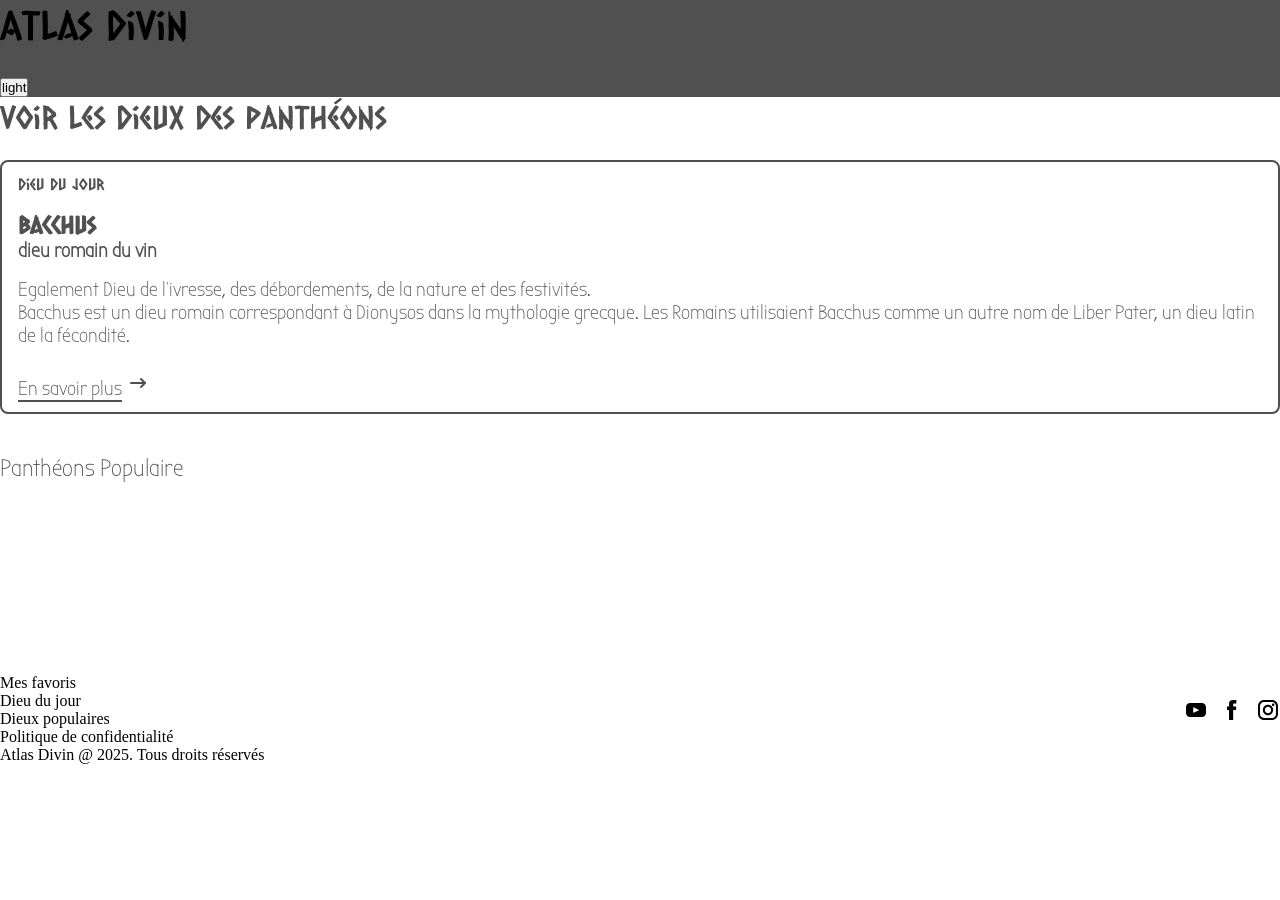
==== src/index.html @ fa614d17 "layout" ====
<!DOCTYPE html>
<html data-theme="dark">
  <head>
    <meta charset="utf-8" />
    <title>eikon parcel starter</title>
    <meta name="viewport" content="width=device-width, initial-scale=1.0" />
    <link rel="stylesheet" href="css/main.css" />
    <link rel="preconnect" href="https://fonts.googleapis.com" />
    <link rel="preconnect" href="https://fonts.gstatic.com" crossorigin />
    <link
      href="https://fonts.googleapis.com/css2?family=Bubbler+One&display=swap"
      rel="stylesheet"
    />
    <link rel="preconnect" href="https://fonts.googleapis.com" />
    <link rel="preconnect" href="https://fonts.gstatic.com" crossorigin />
    <link
      href="https://fonts.googleapis.com/css2?family=Caesar+Dressing&display=swap"
      rel="stylesheet"
    />
    <link rel="preconnect" href="https://fonts.googleapis.com" />
    <link rel="preconnect" href="https://fonts.gstatic.com" crossorigin />
    <link
      href="https://fonts.googleapis.com/css2?family=Bubbler+One&display=swap"
      rel="stylesheet"
    />
  </head>
  <body>
    <header>
      <div class="container">
        <div class="row">
          <div class="col-6">
            <h1>Atlas Divin</h1>
          </div>
          <div class="col-6">
            <nav>
              <svg
                xmlns="http://www.w3.org/2000/svg"
                width="24"
                height="25"
                viewBox="0 0 24 25"
                fill="none"
              >
                <g clip-path="url(#clip0_62_1890)">
                  <path
                    d="M4 6.5H20"
                    stroke="#515050"
                    stroke-width="2"
                    stroke-linecap="round"
                    stroke-linejoin="round"
                  />
                  <path
                    d="M4 12.5H20"
                    stroke="#515050"
                    stroke-width="2"
                    stroke-linecap="round"
                    stroke-linejoin="round"
                  />
                  <path
                    d="M4 18.5H16"
                    stroke="#515050"
                    stroke-width="2"
                    stroke-linecap="round"
                    stroke-linejoin="round"
                  />
                </g>
                <defs>
                  <clipPath id="clip0_62_1890">
                    <rect
                      width="24"
                      height="24"
                      fill="white"
                      transform="translate(0 0.5)"
                    />
                  </clipPath>
                </defs>
              </svg>
            </nav>
            <button type="button" id="darkmode" class="header-dark-mode-btn">
              dark
            </button>
            <button type="button" id="lightmode" class="header-light-mode-btn">
              light
            </button>
          </div>
        </div>
      </div>
    </header>

    <main>
      <div class="container">
        <div class="row">
          <div class="col-12">
            <h2 class="l-h2">Voir les dieux des panthéons</h2>
          </div>
          <div class="col-12">
            <article class="dieu-du-jour">
              <section>
                <h2>dieu du jour</h2>
                <h3>Bacchus</h3>
                <h4>dieu romain du vin</h4>
                <p>
                  Egalement Dieu de l'ivresse, des débordements, de la nature et
                  des festivités.
                </p>
                <p>
                  Bacchus est un dieu romain correspondant à Dionysos dans la
                  mythologie grecque. Les Romains utilisaient Bacchus comme un
                  autre nom de Liber Pater, un dieu latin de la fécondité.
                </p>
              </section>
              <div class="en-savoir-plus">
                <a href="https://ensavoirplus">En savoir plus</a>
                <a href="https://ensavoirplus">
                  <svg
                    xmlns="http://www.w3.org/2000/svg"
                    width="24"
                    height="24"
                    viewBox="0 0 24 24"
                    fill="none"
                  >
                    <g clip-path="url(#clip0_113_915)">
                      <path
                        d="M5 12H19"
                        stroke="#515050"
                        stroke-width="2"
                        stroke-linecap="round"
                        stroke-linejoin="round"
                      />
                      <path
                        d="M15 16L19 12"
                        stroke="#515050"
                        stroke-width="2"
                        stroke-linecap="round"
                        stroke-linejoin="round"
                      />
                      <path
                        d="M15 8L19 12"
                        stroke="#515050"
                        stroke-width="2"
                        stroke-linecap="round"
                        stroke-linejoin="round"
                      />
                    </g>
                    <defs>
                      <clipPath id="clip0_113_915">
                        <rect width="24" height="24" fill="white" />
                      </clipPath>
                    </defs>
                  </svg>
                </a>
              </div>
            </article>
          </div>
          <div class="col-12">
            <section class="pantheons-populaires">
              <h2>Panthéons Populaire</h2>
              <nav>
                <ul>
                  <li>
                    <a>
                      <h3>Panthéon Grec</h3>
                      <svg
                        xmlns="http://www.w3.org/2000/svg"
                        width="24"
                        height="24"
                        viewBox="0 0 24 24"
                        fill="none"
                      >
                        <g clip-path="url(#clip0_57_2394)">
                          <path
                            d="M5 12H19"
                            stroke="white"
                            stroke-width="2"
                            stroke-linecap="round"
                            stroke-linejoin="round"
                          />
                          <path
                            d="M15 16L19 12"
                            stroke="white"
                            stroke-width="2"
                            stroke-linecap="round"
                            stroke-linejoin="round"
                          />
                          <path
                            d="M15 8L19 12"
                            stroke="white"
                            stroke-width="2"
                            stroke-linecap="round"
                            stroke-linejoin="round"
                          />
                        </g>
                        <defs>
                          <clipPath id="clip0_57_2394">
                            <rect width="24" height="24" fill="white" />
                          </clipPath>
                        </defs>
                      </svg>
                    </a>
                  </li>
                  <li>
                    <a>
                      <h3>Panthéon égyptien</h3>
                      <svg
                        xmlns="http://www.w3.org/2000/svg"
                        width="24"
                        height="24"
                        viewBox="0 0 24 24"
                        fill="none"
                      >
                        <g clip-path="url(#clip0_57_2394)">
                          <path
                            d="M5 12H19"
                            stroke="white"
                            stroke-width="2"
                            stroke-linecap="round"
                            stroke-linejoin="round"
                          />
                          <path
                            d="M15 16L19 12"
                            stroke="white"
                            stroke-width="2"
                            stroke-linecap="round"
                            stroke-linejoin="round"
                          />
                          <path
                            d="M15 8L19 12"
                            stroke="white"
                            stroke-width="2"
                            stroke-linecap="round"
                            stroke-linejoin="round"
                          />
                        </g>
                        <defs>
                          <clipPath id="clip0_57_2394">
                            <rect width="24" height="24" fill="white" />
                          </clipPath>
                        </defs>
                      </svg>
                    </a>
                  </li>
                  <li>
                    <a>
                      <h3>Panthéon nordique</h3>
                      <svg
                        xmlns="http://www.w3.org/2000/svg"
                        width="24"
                        height="24"
                        viewBox="0 0 24 24"
                        fill="none"
                      >
                        <g clip-path="url(#clip0_57_2394)">
                          <path
                            d="M5 12H19"
                            stroke="white"
                            stroke-width="2"
                            stroke-linecap="round"
                            stroke-linejoin="round"
                          />
                          <path
                            d="M15 16L19 12"
                            stroke="white"
                            stroke-width="2"
                            stroke-linecap="round"
                            stroke-linejoin="round"
                          />
                          <path
                            d="M15 8L19 12"
                            stroke="white"
                            stroke-width="2"
                            stroke-linecap="round"
                            stroke-linejoin="round"
                          />
                        </g>
                        <defs>
                          <clipPath id="clip0_57_2394">
                            <rect width="24" height="24" fill="white" />
                          </clipPath>
                        </defs>
                      </svg>
                    </a>
                  </li>
                  <li>
                    <a>
                      <h3>Panthéon romain</h3>
                      <svg
                        xmlns="http://www.w3.org/2000/svg"
                        width="24"
                        height="24"
                        viewBox="0 0 24 24"
                        fill="none"
                      >
                        <g clip-path="url(#clip0_57_2394)">
                          <path
                            d="M5 12H19"
                            stroke="white"
                            stroke-width="2"
                            stroke-linecap="round"
                            stroke-linejoin="round"
                          />
                          <path
                            d="M15 16L19 12"
                            stroke="white"
                            stroke-width="2"
                            stroke-linecap="round"
                            stroke-linejoin="round"
                          />
                          <path
                            d="M15 8L19 12"
                            stroke="white"
                            stroke-width="2"
                            stroke-linecap="round"
                            stroke-linejoin="round"
                          />
                        </g>
                        <defs>
                          <clipPath id="clip0_57_2394">
                            <rect width="24" height="24" fill="white" />
                          </clipPath>
                        </defs>
                      </svg>
                    </a>
                  </li>
                </ul>
              </nav>
            </section>
          </div>
          <div class="col-12">
            <section>
              <div class="container">
                <div class="row">
                  <div class="col-6">
                    <!-- <extends
                      src="card.html"
                      locals='{"nom":"Athéna"
                      "pantheon":"Panthéon grec",
                      "fonction":"Déesse de la guerre"
                    "symbole":"Ultra"}'
                    ></extends> -->
                  </div>
                </div>
              </div>
            </section>
          </div>
        </div>
      </div>
    </main>

    <footer>
      <section class="l-liens">
        <nav>
          <ul>
            <li><a>Mes favoris</a></li>
            <li><a>Dieu du jour</a></li>
            <li><a>Dieux populaires</a></li>
            <li><a>Politique de confidentialité</a></li>
          </ul>
        </nav>

        <div class="l-reseaux">
          <svg
            xmlns="http://www.w3.org/2000/svg"
            width="24"
            height="24"
            viewBox="0 0 24 24"
            fill="none"
          >
            <path
              d="M17.812 5.01711H6.145C3.855 5.01711 2 6.85211 2 9.11611V14.8841C2 17.1481 3.856 18.9841 6.145 18.9841H17.812C20.102 18.9841 21.957 17.1481 21.957 14.8841V9.11611C21.957 6.85211 20.101 5.01611 17.812 5.01611V5.01711ZM15.009 12.2801L9.552 14.8551C9.51872 14.8711 9.48192 14.8785 9.44503 14.8765C9.40815 14.8744 9.37237 14.8631 9.34103 14.8436C9.3097 14.824 9.28382 14.7968 9.2658 14.7646C9.24779 14.7323 9.23822 14.6961 9.238 14.6591V9.35011C9.23867 9.31299 9.24872 9.27663 9.26722 9.24444C9.28573 9.21224 9.31208 9.18526 9.34382 9.16599C9.37556 9.14673 9.41167 9.13581 9.44877 9.13425C9.48587 9.1327 9.52276 9.14057 9.556 9.15711L15.014 11.8921C15.0504 11.9102 15.0809 11.9383 15.102 11.9729C15.1232 12.0076 15.1341 12.0476 15.1336 12.0882C15.1331 12.1288 15.1211 12.1685 15.0991 12.2026C15.077 12.2367 15.0458 12.2639 15.009 12.2811V12.2801Z"
              fill="black"
            />
          </svg>
          <svg
            xmlns="http://www.w3.org/2000/svg"
            width="24"
            height="24"
            viewBox="0 0 24 24"
            fill="none"
          >
            <path
              d="M9.04598 5.865V8.613H7.03198V11.973H9.04598V21.959H13.18V11.974H15.955C15.955 11.974 16.215 10.363 16.341 8.601H13.197V6.303C13.197 5.96 13.647 5.498 14.093 5.498H16.347V2H13.283C8.94298 2 9.04598 5.363 9.04598 5.865Z"
              fill="black"
            />
          </svg>
          <svg
            xmlns="http://www.w3.org/2000/svg"
            width="24"
            height="24"
            viewBox="0 0 24 24"
            fill="none"
          >
            <path
              d="M16.017 2H7.947C6.37015 2.00185 4.85844 2.62914 3.74353 3.74424C2.62862 4.85933 2.00159 6.37115 2 7.948L2 16.018C2.00185 17.5948 2.62914 19.1066 3.74424 20.2215C4.85933 21.3364 6.37115 21.9634 7.948 21.965H16.018C17.5948 21.9631 19.1066 21.3359 20.2215 20.2208C21.3364 19.1057 21.9634 17.5938 21.965 16.017V7.947C21.9631 6.37015 21.3359 4.85844 20.2208 3.74353C19.1057 2.62862 17.5938 2.00159 16.017 2V2ZM19.957 16.017C19.957 16.5344 19.8551 17.0468 19.6571 17.5248C19.4591 18.0028 19.1689 18.4371 18.803 18.803C18.4371 19.1689 18.0028 19.4591 17.5248 19.6571C17.0468 19.8551 16.5344 19.957 16.017 19.957H7.947C6.90222 19.9567 5.90032 19.5415 5.16165 18.8026C4.42297 18.0638 4.008 17.0618 4.008 16.017V7.947C4.00827 6.90222 4.42349 5.90032 5.16235 5.16165C5.90122 4.42297 6.90322 4.008 7.948 4.008H16.018C17.0628 4.00827 18.0647 4.42349 18.8034 5.16235C19.542 5.90122 19.957 6.90322 19.957 7.948V16.018V16.017Z"
              fill="black"
            />
            <path
              d="M11.9821 6.81909C10.6135 6.82121 9.3016 7.36588 8.33397 8.3337C7.36633 9.30152 6.82192 10.6135 6.82007 11.9821C6.82166 13.351 7.36609 14.6634 8.33397 15.6315C9.30185 16.5996 10.6142 17.1442 11.9831 17.1461C13.3522 17.1445 14.6647 16.5999 15.6328 15.6318C16.6009 14.6637 17.1455 13.3512 17.1471 11.9821C17.145 10.6132 16.6 9.30098 15.6318 8.33329C14.6635 7.3656 13.351 6.82141 11.9821 6.82009V6.81909ZM11.9821 15.1381C11.1453 15.1381 10.3428 14.8057 9.75115 14.214C9.15947 13.6223 8.82707 12.8198 8.82707 11.9831C8.82707 11.1463 9.15947 10.3438 9.75115 9.75217C10.3428 9.16049 11.1453 8.82809 11.9821 8.82809C12.8188 8.82809 13.6213 9.16049 14.213 9.75217C14.8047 10.3438 15.1371 11.1463 15.1371 11.9831C15.1371 12.8198 14.8047 13.6223 14.213 14.214C13.6213 14.8057 12.8188 15.1381 11.9821 15.1381Z"
              fill="black"
            />
            <path
              d="M17.1559 8.09509C17.8391 8.09509 18.3929 7.54127 18.3929 6.85809C18.3929 6.17492 17.8391 5.62109 17.1559 5.62109C16.4728 5.62109 15.9189 6.17492 15.9189 6.85809C15.9189 7.54127 16.4728 8.09509 17.1559 8.09509Z"
              fill="black"
            />
          </svg>
        </div>
      </section>
      <p>Atlas Divin @ 2025. Tous droits réservés</p>
    </footer>

    <script src="js/main.js" type="module"></script>
  </body>
</html>
---- src/css/main.css ----
@import "./_font.css";
@import "./_base.css";
@import "./_layout.css";
@import "./modules/_footer";
@import "./modules/_header";
@import "./modules/_pantheon.css";
@import "./modules/_dieu-du-jour.css";

@import "../../node_modules/bootstrap/dist/css/bootstrap-grid.css";
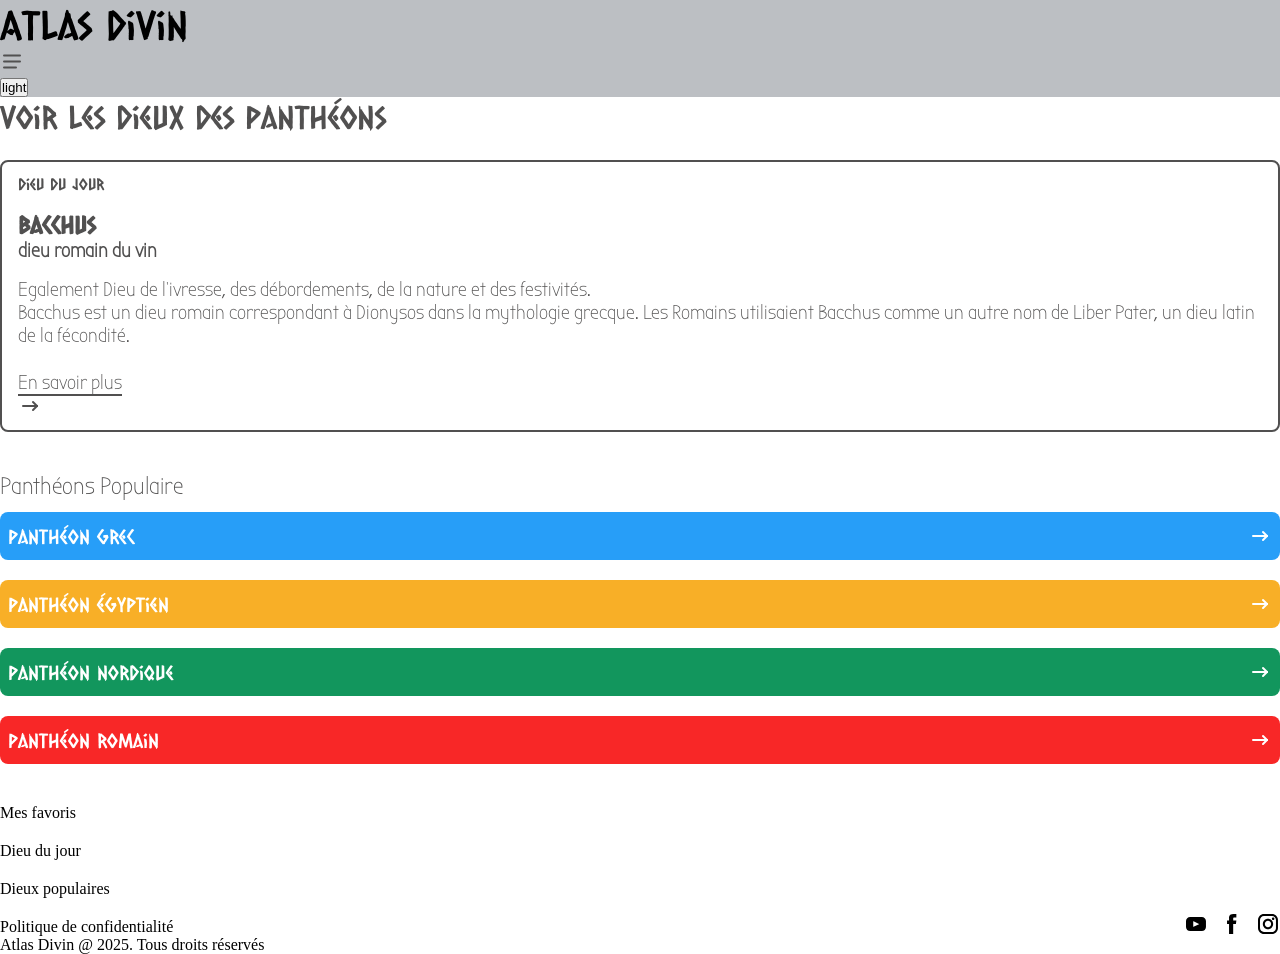
==== commit 4944858d: "icon switch mode" ====
--- a/src/index.html
+++ b/src/index.html
@@ -76,7 +76,7 @@
               </svg>
             </nav>
             <button type="button" id="darkmode" class="header-dark-mode-btn">
-              dark
+              <img src="Image/icon/sun-high.svg" alt="" />
             </button>
             <button type="button" id="lightmode" class="header-light-mode-btn">
               light
@@ -89,10 +89,10 @@
     <main>
       <div class="container">
         <div class="row">
-          <div class="col-12">
+          <div class="col-sm-12 col-md-9 offset-3">
             <h2 class="l-h2">Voir les dieux des panthéons</h2>
           </div>
-          <div class="col-12">
+          <div class="col-sm-12 col-md-9 offset-3">
             <article class="dieu-du-jour">
               <section>
                 <h2>dieu du jour</h2>
@@ -151,7 +151,7 @@
               </div>
             </article>
           </div>
-          <div class="col-12">
+          <div class="col-ms-12 col-md-3">
             <section class="pantheons-populaires">
               <h2>Panthéons Populaire</h2>
               <nav>
@@ -324,7 +324,7 @@
               </nav>
             </section>
           </div>
-          <div class="col-12">
+          <div class="col-ms-12 col-md-9">
             <section>
               <div class="container">
                 <div class="row">
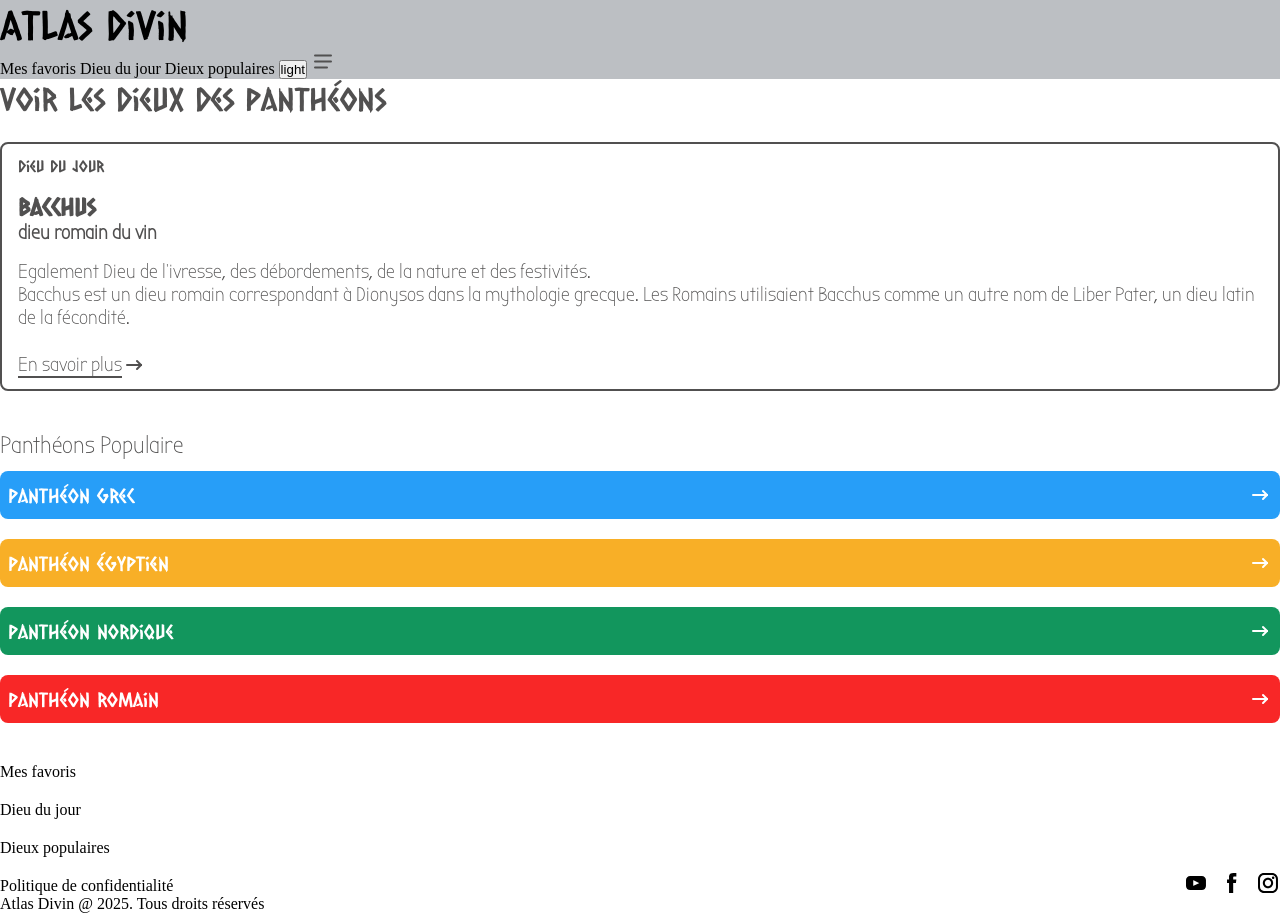
==== commit 63bd4b55: "header nav, switch" ====
--- a/src/index.html
+++ b/src/index.html
@@ -33,6 +33,19 @@
           </div>
           <div class="col-6">
             <nav>
+              <a href="https://">Mes favoris</a>
+              <a href="https://">Dieu du jour</a>
+              <a href="https://">Dieux populaires</a>
+              <button type="button" id="darkmode" class="header-dark-mode-btn">
+                <img src="Image/icon/sun-high.svg" alt="" />
+              </button>
+              <button
+                type="button"
+                id="lightmode"
+                class="header-light-mode-btn"
+              >
+                light
+              </button>
               <svg
                 xmlns="http://www.w3.org/2000/svg"
                 width="24"
@@ -75,12 +88,6 @@
                 </defs>
               </svg>
             </nav>
-            <button type="button" id="darkmode" class="header-dark-mode-btn">
-              <img src="Image/icon/sun-high.svg" alt="" />
-            </button>
-            <button type="button" id="lightmode" class="header-light-mode-btn">
-              light
-            </button>
           </div>
         </div>
       </div>
@@ -108,7 +115,7 @@
                   autre nom de Liber Pater, un dieu latin de la fécondité.
                 </p>
               </section>
-              <div class="en-savoir-plus">
+              <div class="l-en-savoir-plus">
                 <a href="https://ensavoirplus">En savoir plus</a>
                 <a href="https://ensavoirplus">
                   <svg
@@ -121,21 +128,21 @@
                     <g clip-path="url(#clip0_113_915)">
                       <path
                         d="M5 12H19"
-                        stroke="#515050"
+                        stroke="var(--color-main)"
                         stroke-width="2"
                         stroke-linecap="round"
                         stroke-linejoin="round"
                       />
                       <path
                         d="M15 16L19 12"
-                        stroke="#515050"
+                        stroke="var(--color-main)"
                         stroke-width="2"
                         stroke-linecap="round"
                         stroke-linejoin="round"
                       />
                       <path
                         d="M15 8L19 12"
-                        stroke="#515050"
+                        stroke="var(--color-main)"
                         stroke-width="2"
                         stroke-linecap="round"
                         stroke-linejoin="round"
@@ -143,7 +150,7 @@
                     </g>
                     <defs>
                       <clipPath id="clip0_113_915">
-                        <rect width="24" height="24" fill="white" />
+                        <rect width="24" height="24" fill="var(--color-main)" />
                       </clipPath>
                     </defs>
                   </svg>
@@ -169,21 +176,21 @@
                         <g clip-path="url(#clip0_57_2394)">
                           <path
                             d="M5 12H19"
-                            stroke="white"
+                            stroke="var(--color-secondary)"
                             stroke-width="2"
                             stroke-linecap="round"
                             stroke-linejoin="round"
                           />
                           <path
                             d="M15 16L19 12"
-                            stroke="white"
+                            stroke="var(--color-secondary)"
                             stroke-width="2"
                             stroke-linecap="round"
                             stroke-linejoin="round"
                           />
                           <path
                             d="M15 8L19 12"
-                            stroke="white"
+                            stroke="var(--color-secondary)"
                             stroke-width="2"
                             stroke-linecap="round"
                             stroke-linejoin="round"
@@ -191,7 +198,11 @@
                         </g>
                         <defs>
                           <clipPath id="clip0_57_2394">
-                            <rect width="24" height="24" fill="white" />
+                            <rect
+                              width="24"
+                              height="24"
+                              fill="var(--color-secondary)"
+                            />
                           </clipPath>
                         </defs>
                       </svg>
@@ -210,21 +221,21 @@
                         <g clip-path="url(#clip0_57_2394)">
                           <path
                             d="M5 12H19"
-                            stroke="white"
+                            stroke="var(--color-secondary)"
                             stroke-width="2"
                             stroke-linecap="round"
                             stroke-linejoin="round"
                           />
                           <path
                             d="M15 16L19 12"
-                            stroke="white"
+                            stroke="var(--color-secondary)"
                             stroke-width="2"
                             stroke-linecap="round"
                             stroke-linejoin="round"
                           />
                           <path
                             d="M15 8L19 12"
-                            stroke="white"
+                            stroke="var(--color-secondary)"
                             stroke-width="2"
                             stroke-linecap="round"
                             stroke-linejoin="round"
@@ -232,7 +243,11 @@
                         </g>
                         <defs>
                           <clipPath id="clip0_57_2394">
-                            <rect width="24" height="24" fill="white" />
+                            <rect
+                              width="24"
+                              height="24"
+                              fill="var(--color-secondary)"
+                            />
                           </clipPath>
                         </defs>
                       </svg>
@@ -251,21 +266,21 @@
                         <g clip-path="url(#clip0_57_2394)">
                           <path
                             d="M5 12H19"
-                            stroke="white"
+                            stroke="var(--color-secondary)"
                             stroke-width="2"
                             stroke-linecap="round"
                             stroke-linejoin="round"
                           />
                           <path
                             d="M15 16L19 12"
-                            stroke="white"
+                            stroke="var(--color-secondary)"
                             stroke-width="2"
                             stroke-linecap="round"
                             stroke-linejoin="round"
                           />
                           <path
                             d="M15 8L19 12"
-                            stroke="white"
+                            stroke="var(--color-secondary)"
                             stroke-width="2"
                             stroke-linecap="round"
                             stroke-linejoin="round"
@@ -273,7 +288,11 @@
                         </g>
                         <defs>
                           <clipPath id="clip0_57_2394">
-                            <rect width="24" height="24" fill="white" />
+                            <rect
+                              width="24"
+                              height="24"
+                              fill="var(--color-secondary)"
+                            />
                           </clipPath>
                         </defs>
                       </svg>
@@ -292,21 +311,21 @@
                         <g clip-path="url(#clip0_57_2394)">
                           <path
                             d="M5 12H19"
-                            stroke="white"
+                            stroke="var(--color-secondary)"
                             stroke-width="2"
                             stroke-linecap="round"
                             stroke-linejoin="round"
                           />
                           <path
                             d="M15 16L19 12"
-                            stroke="white"
+                            stroke="var(--color-secondary)"
                             stroke-width="2"
                             stroke-linecap="round"
                             stroke-linejoin="round"
                           />
                           <path
                             d="M15 8L19 12"
-                            stroke="white"
+                            stroke="var(--color-secondary)"
                             stroke-width="2"
                             stroke-linecap="round"
                             stroke-linejoin="round"
@@ -314,7 +333,11 @@
                         </g>
                         <defs>
                           <clipPath id="clip0_57_2394">
-                            <rect width="24" height="24" fill="white" />
+                            <rect
+                              width="24"
+                              height="24"
+                              fill="var(--color-secondary)"
+                            />
                           </clipPath>
                         </defs>
                       </svg>
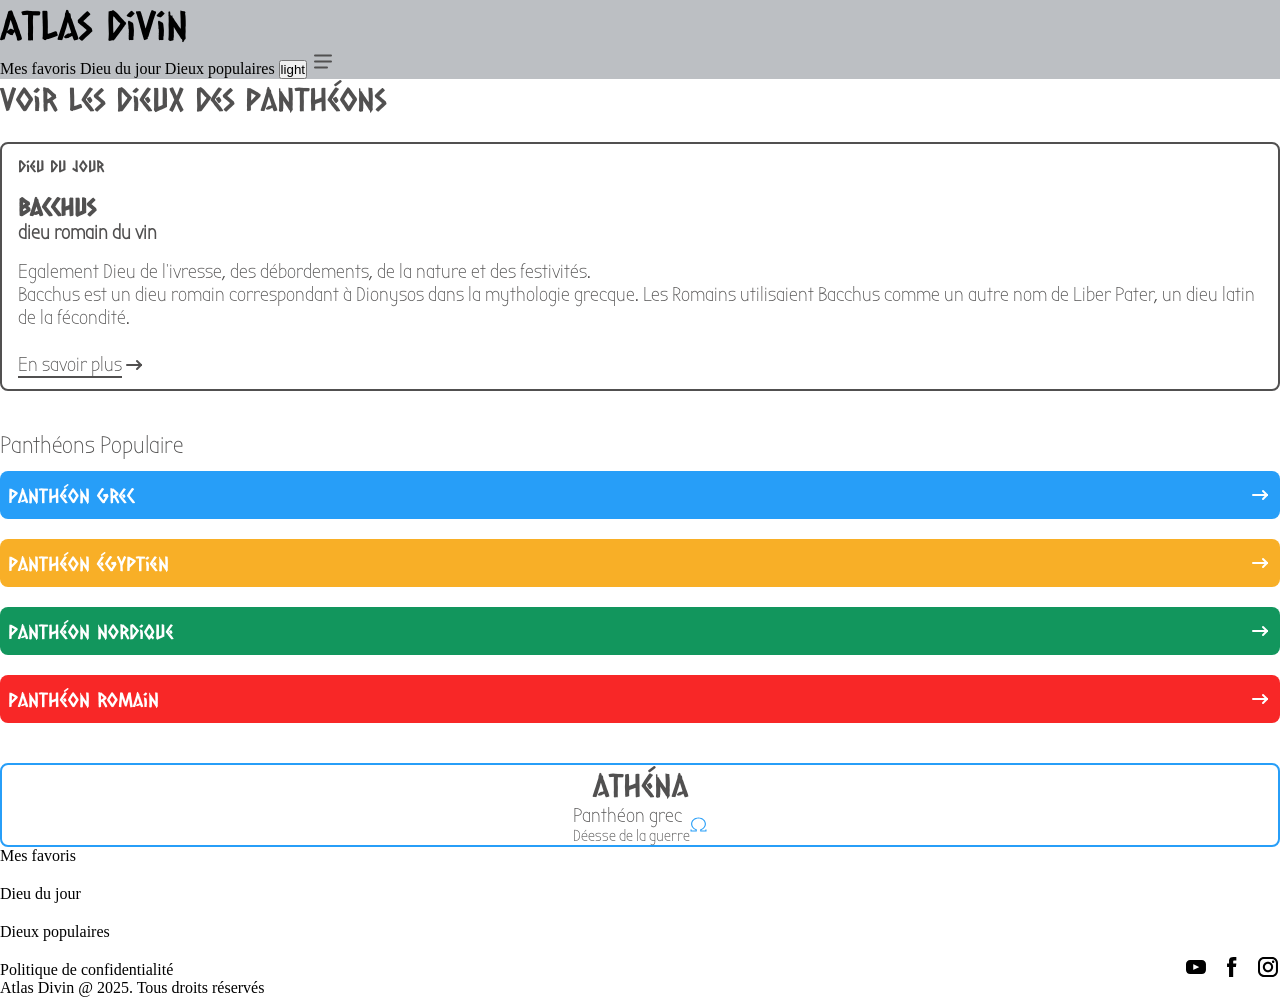
==== commit 5154d84c: "card" ====
--- a/src/index.html
+++ b/src/index.html
@@ -352,13 +352,19 @@
               <div class="container">
                 <div class="row">
                   <div class="col-6">
-                    <!-- <extends
-                      src="card.html"
-                      locals='{"nom":"Athéna"
-                      "pantheon":"Panthéon grec",
-                      "fonction":"Déesse de la guerre"
-                    "symbole":"Ultra"}'
-                    ></extends> -->
+                    <div class="card">
+                      <div class="image-haut">
+                        <h2>athéna</h2>
+                        <div class="favoris"></div>
+                      </div>
+                      <div class="image-bas">
+                        <div class="textes">
+                          <h3>Panthéon grec</h3>
+                          <p>Déesse de la guerre</p>
+                        </div>
+                        <img src="Image/symbole/Ultra.svg" alt="" />
+                      </div>
+                    </div>
                   </div>
                 </div>
               </div>
--- a/src/css/main.css
+++ b/src/css/main.css
@@ -5,5 +5,6 @@
 @import "./modules/_header";
 @import "./modules/_pantheon.css";
 @import "./modules/_dieu-du-jour.css";
+@import "./modules/_card.css";
 
 @import "../../node_modules/bootstrap/dist/css/bootstrap-grid.css";
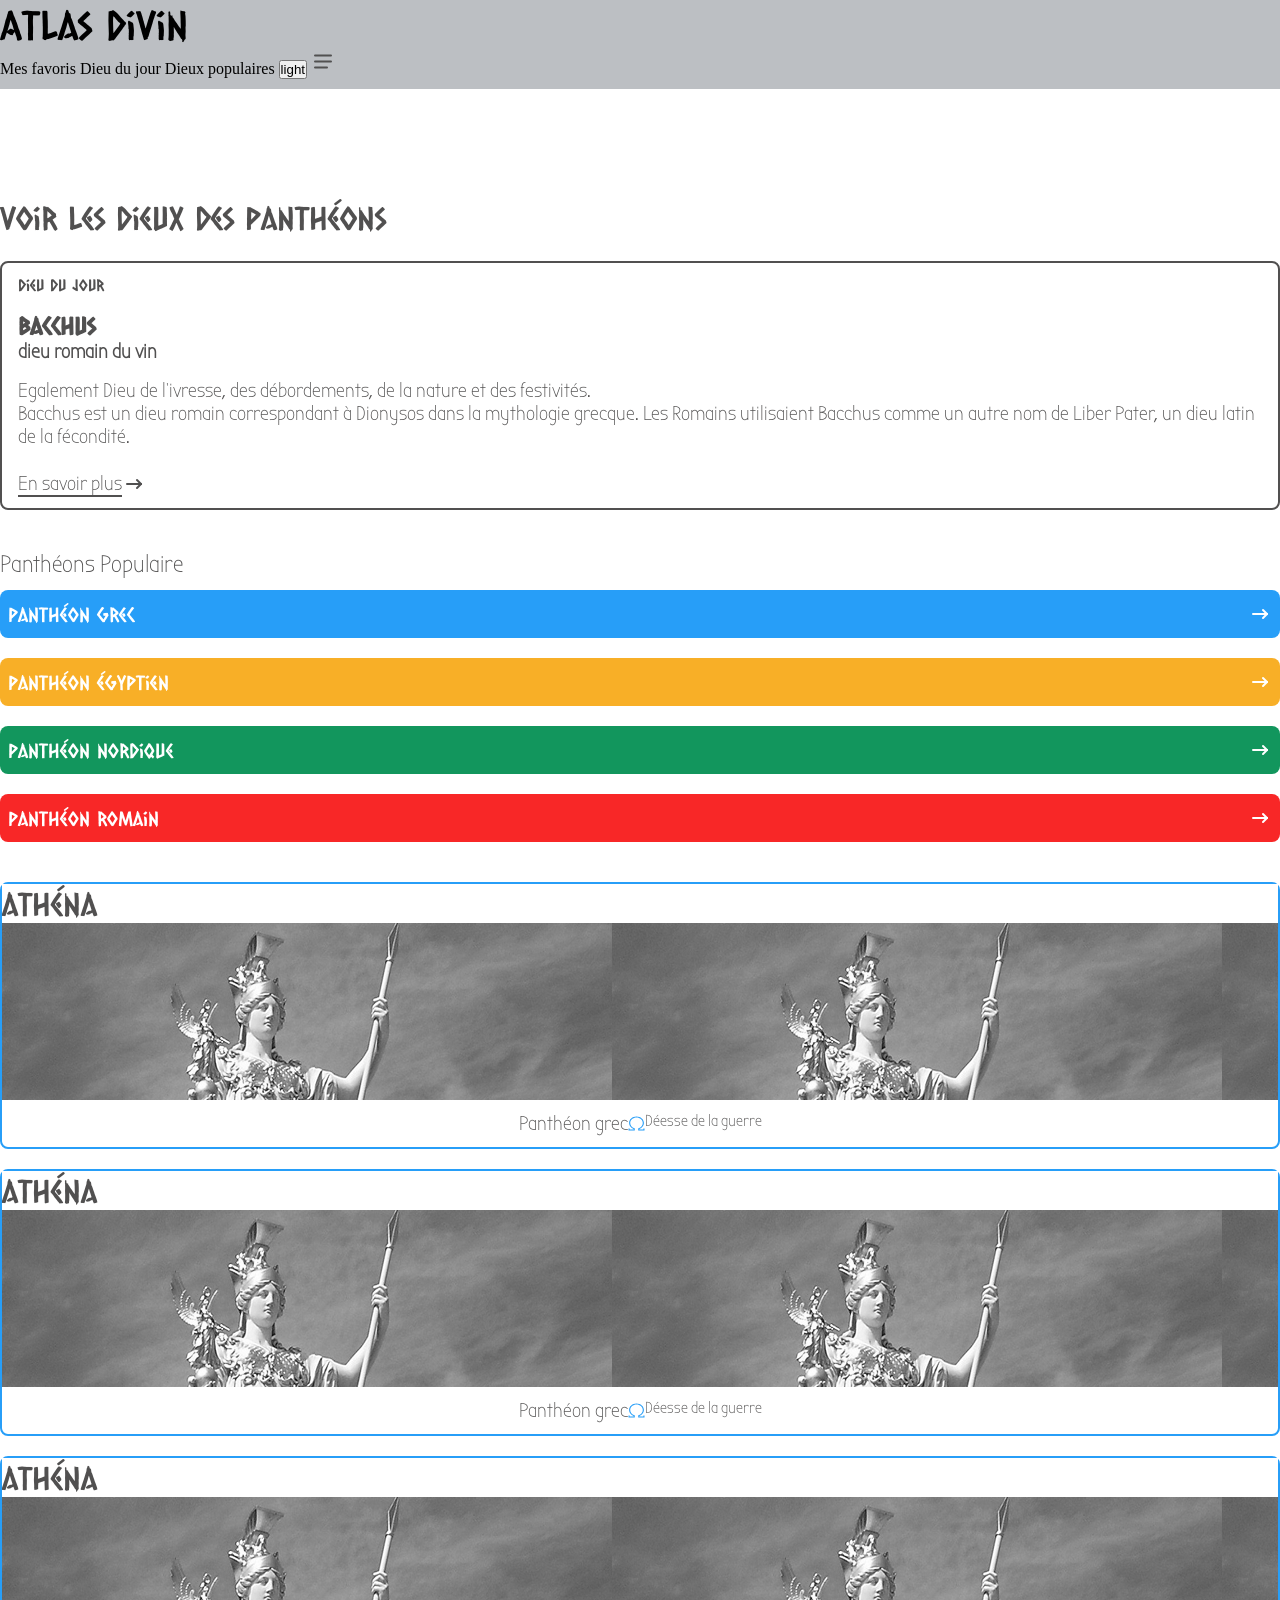
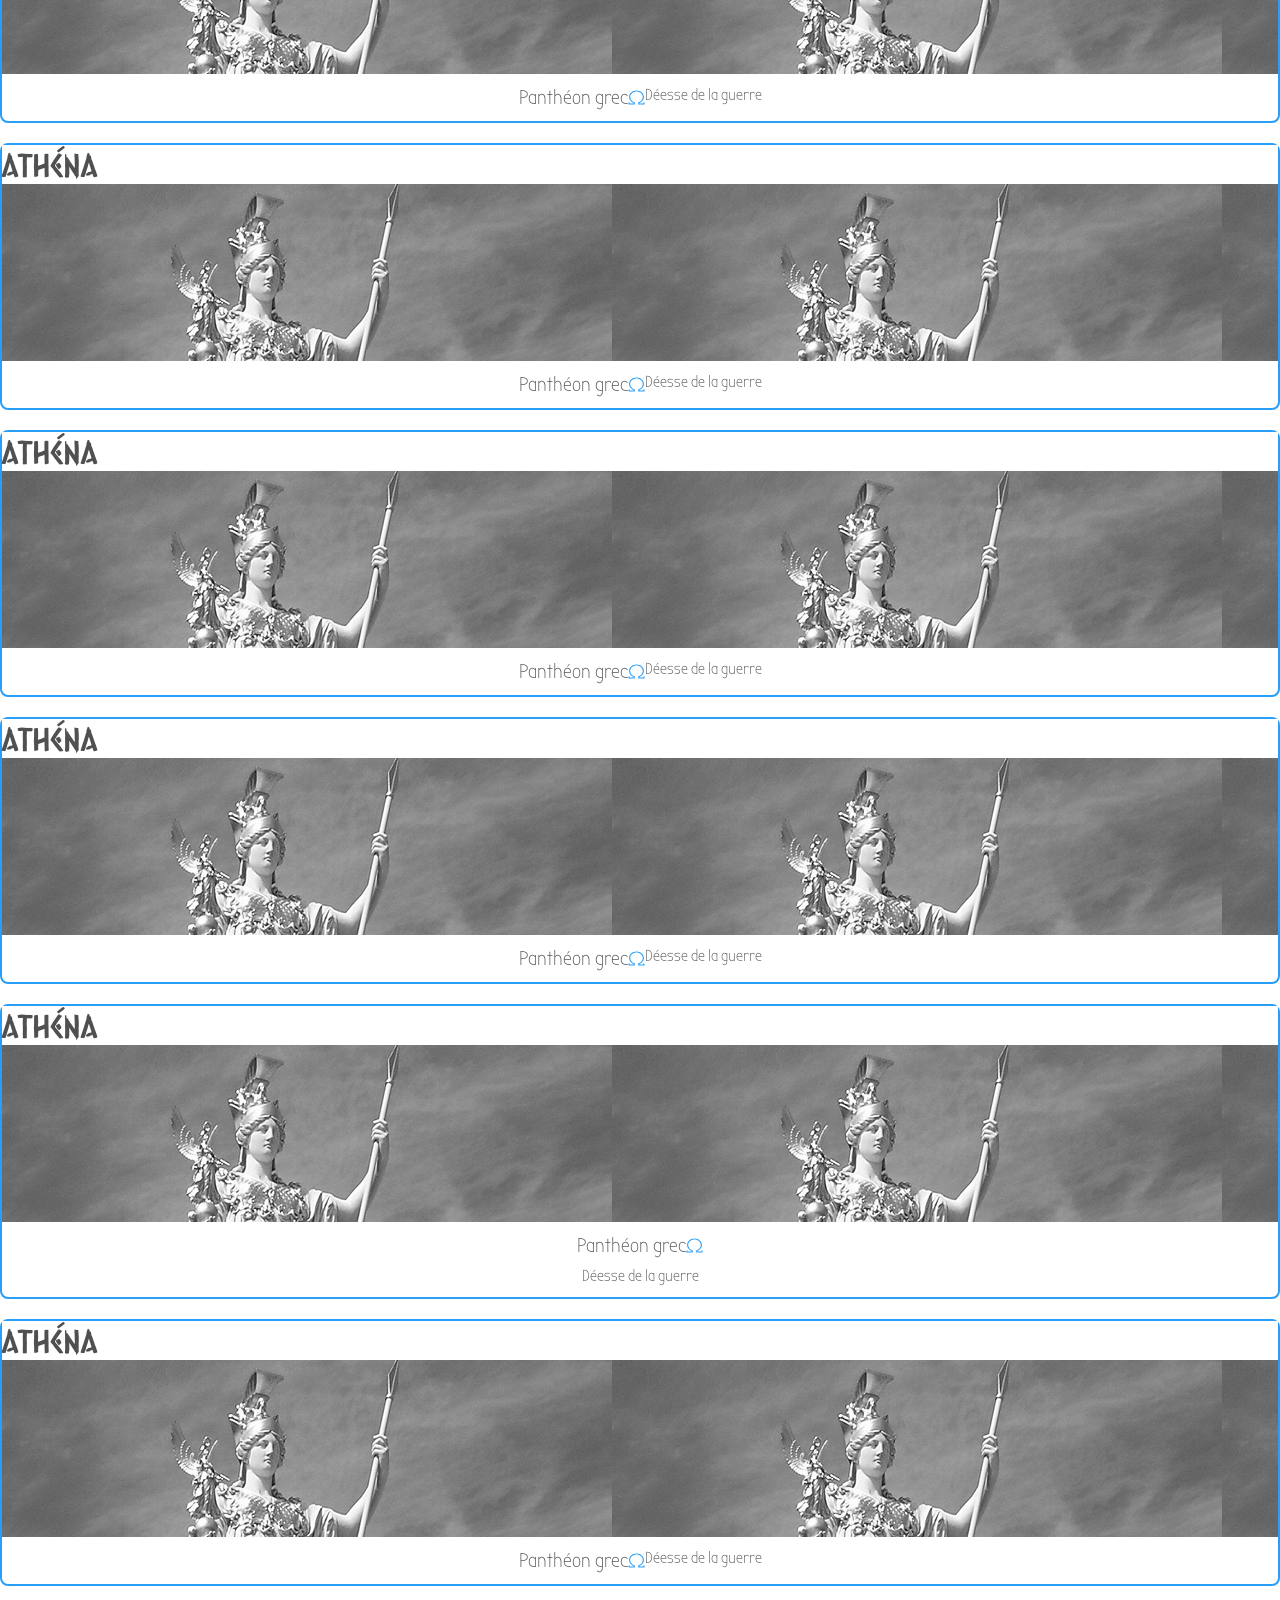
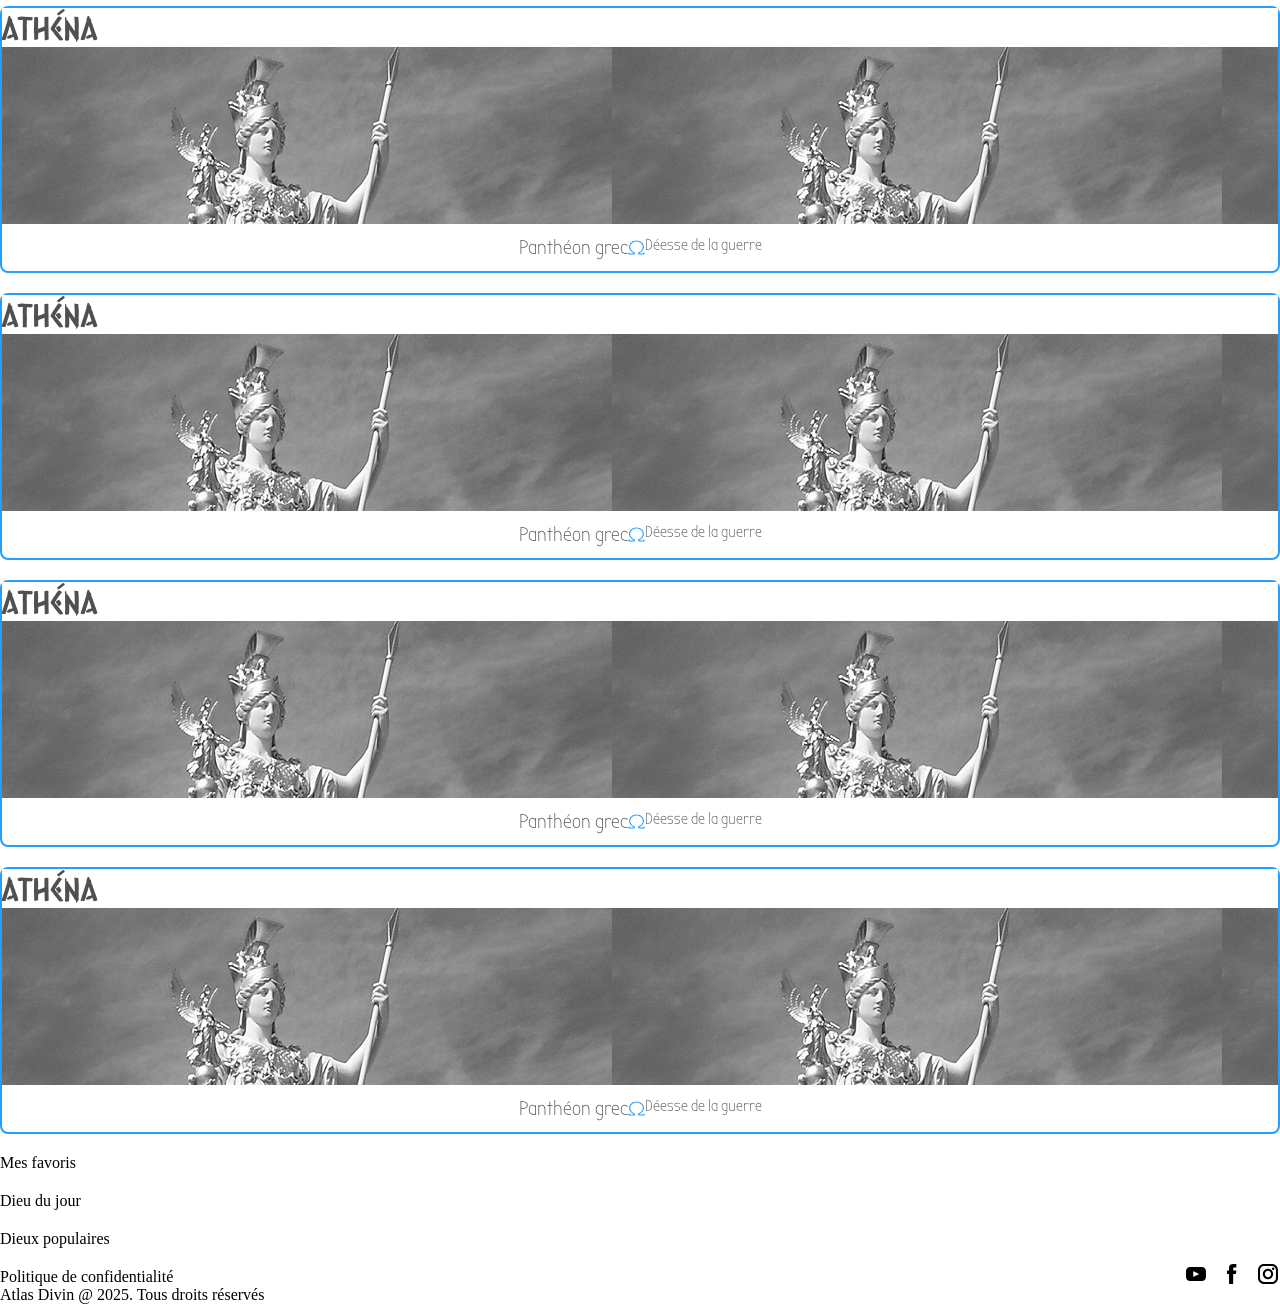
==== commit 9587420e: "card avancée" ====
--- a/src/index.html
+++ b/src/index.html
@@ -360,9 +360,154 @@
                       <div class="image-bas">
                         <div class="textes">
                           <h3>Panthéon grec</h3>
-                          <p>Déesse de la guerre</p>
-                        </div>
-                        <img src="Image/symbole/Ultra.svg" alt="" />
+                          <img src="Image/symbole/Ultra.svg" alt="" />
+                          <p>Déesse de la guerre</p>
+                        </div>
+                      </div>
+                    </div>
+                    <div class="card">
+                      <div class="image-haut">
+                        <h2>athéna</h2>
+                        <div class="favoris"></div>
+                      </div>
+                      <div class="image-bas">
+                        <div class="textes">
+                          <h3>Panthéon grec</h3>
+                          <img src="Image/symbole/Ultra.svg" alt="" />
+                          <p>Déesse de la guerre</p>
+                        </div>
+                      </div>
+                    </div>
+                    <div class="card">
+                      <div class="image-haut">
+                        <h2>athéna</h2>
+                        <div class="favoris"></div>
+                      </div>
+                      <div class="image-bas">
+                        <div class="textes">
+                          <h3>Panthéon grec</h3>
+                          <img src="Image/symbole/Ultra.svg" alt="" />
+                          <p>Déesse de la guerre</p>
+                        </div>
+                      </div>
+                    </div>
+                    <div class="card">
+                      <div class="image-haut">
+                        <h2>athéna</h2>
+                        <div class="favoris"></div>
+                      </div>
+                      <div class="image-bas">
+                        <div class="textes">
+                          <h3>Panthéon grec</h3>
+                          <img src="Image/symbole/Ultra.svg" alt="" />
+                          <p>Déesse de la guerre</p>
+                        </div>
+                      </div>
+                    </div>
+                    <div class="card">
+                      <div class="image-haut">
+                        <h2>athéna</h2>
+                        <div class="favoris"></div>
+                      </div>
+                      <div class="image-bas">
+                        <div class="textes">
+                          <h3>Panthéon grec</h3>
+                          <img src="Image/symbole/Ultra.svg" alt="" />
+                          <p>Déesse de la guerre</p>
+                        </div>
+                      </div>
+                    </div>
+                    <div class="card">
+                      <div class="image-haut">
+                        <h2>athéna</h2>
+                        <div class="favoris"></div>
+                      </div>
+                      <div class="image-bas">
+                        <div class="textes">
+                          <h3>Panthéon grec</h3>
+                          <img src="Image/symbole/Ultra.svg" alt="" />
+                          <p>Déesse de la guerre</p>
+                        </div>
+                      </div>
+                    </div>
+                  </div>
+                  <div class="col-6">
+                    <div class="card">
+                      <div class="image-haut">
+                        <h2>athéna</h2>
+                        <div class="favoris"></div>
+                      </div>
+                      <div class="image-bas">
+                        <div class="textes">
+                          <h3>Panthéon grec</h3>
+                          <img src="Image/symbole/Ultra.svg" alt="" />
+                        </div>
+                        <p>Déesse de la guerre</p>
+                      </div>
+                    </div>
+                    <div class="card">
+                      <div class="image-haut">
+                        <h2>athéna</h2>
+                        <div class="favoris"></div>
+                      </div>
+                      <div class="image-bas">
+                        <div class="textes">
+                          <h3>Panthéon grec</h3>
+                          <img src="Image/symbole/Ultra.svg" alt="" />
+                          <p>Déesse de la guerre</p>
+                        </div>
+                      </div>
+                    </div>
+                    <div class="card">
+                      <div class="image-haut">
+                        <h2>athéna</h2>
+                        <div class="favoris"></div>
+                      </div>
+                      <div class="image-bas">
+                        <div class="textes">
+                          <h3>Panthéon grec</h3>
+                          <img src="Image/symbole/Ultra.svg" alt="" />
+                          <p>Déesse de la guerre</p>
+                        </div>
+                      </div>
+                    </div>
+                    <div class="card">
+                      <div class="image-haut">
+                        <h2>athéna</h2>
+                        <div class="favoris"></div>
+                      </div>
+                      <div class="image-bas">
+                        <div class="textes">
+                          <h3>Panthéon grec</h3>
+                          <img src="Image/symbole/Ultra.svg" alt="" />
+                          <p>Déesse de la guerre</p>
+                        </div>
+                      </div>
+                    </div>
+                    <div class="card">
+                      <div class="image-haut">
+                        <h2>athéna</h2>
+                        <div class="favoris"></div>
+                      </div>
+                      <div class="image-bas">
+                        <div class="textes">
+                          <h3>Panthéon grec</h3>
+                          <img src="Image/symbole/Ultra.svg" alt="" />
+                          <p>Déesse de la guerre</p>
+                        </div>
+                      </div>
+                    </div>
+                    <div class="card">
+                      <div class="image-haut">
+                        <h2>athéna</h2>
+                        <div class="favoris"></div>
+                      </div>
+                      <div class="image-bas">
+                        <div class="textes">
+                          <h3>Panthéon grec</h3>
+                          <img src="Image/symbole/Ultra.svg" alt="" />
+                          <p>Déesse de la guerre</p>
+                        </div>
                       </div>
                     </div>
                   </div>
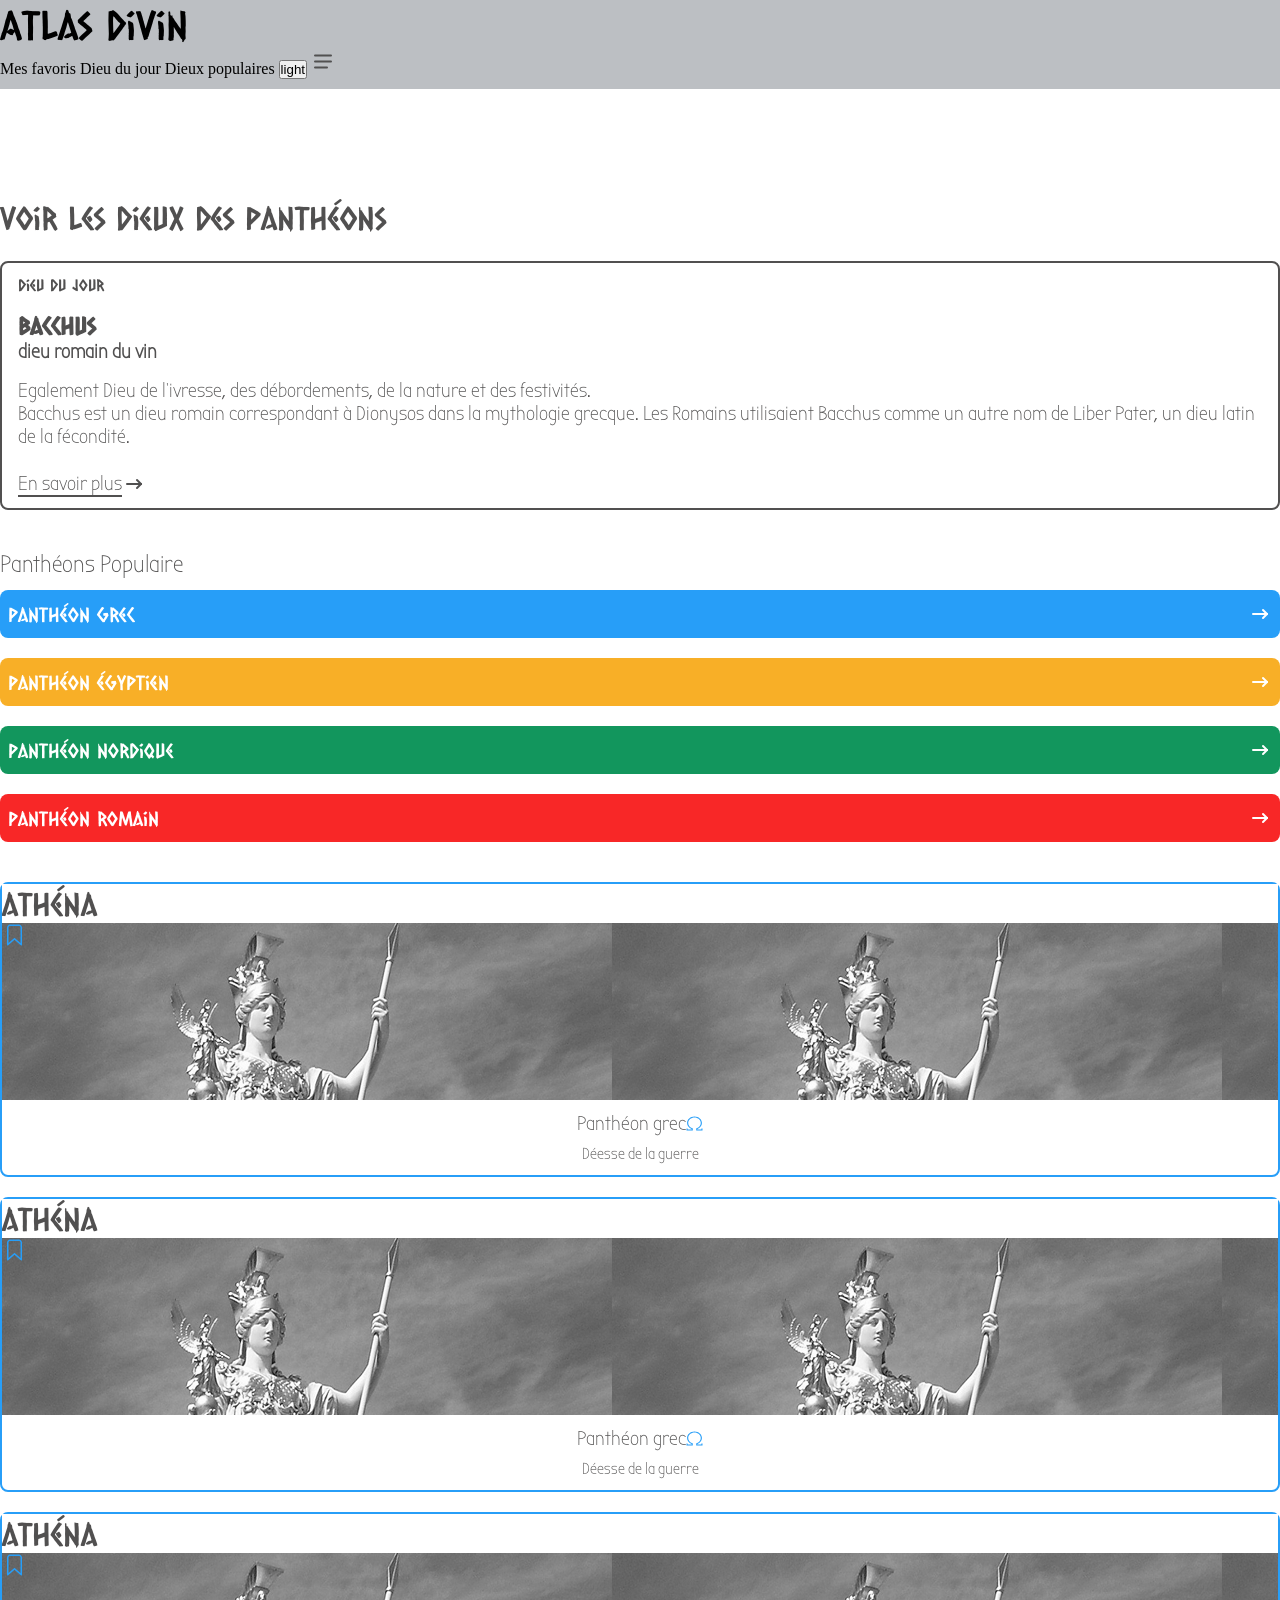
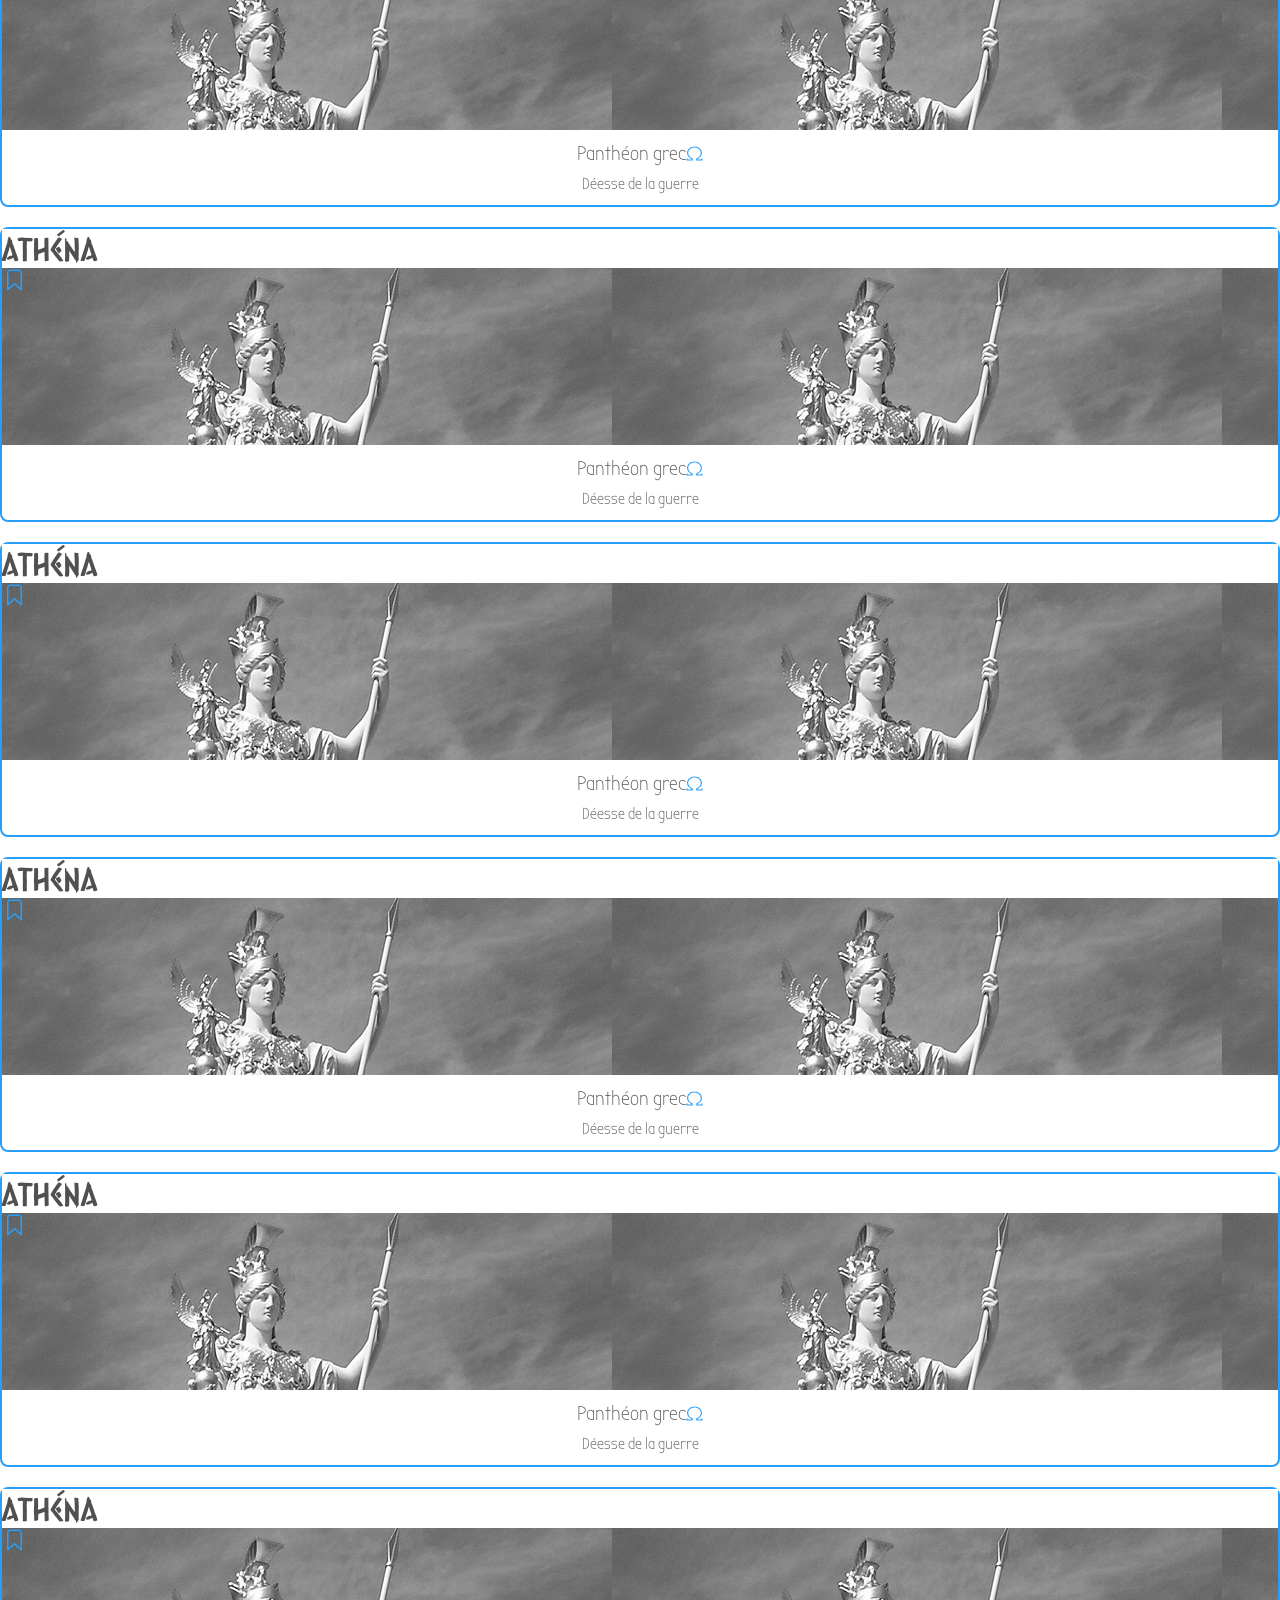
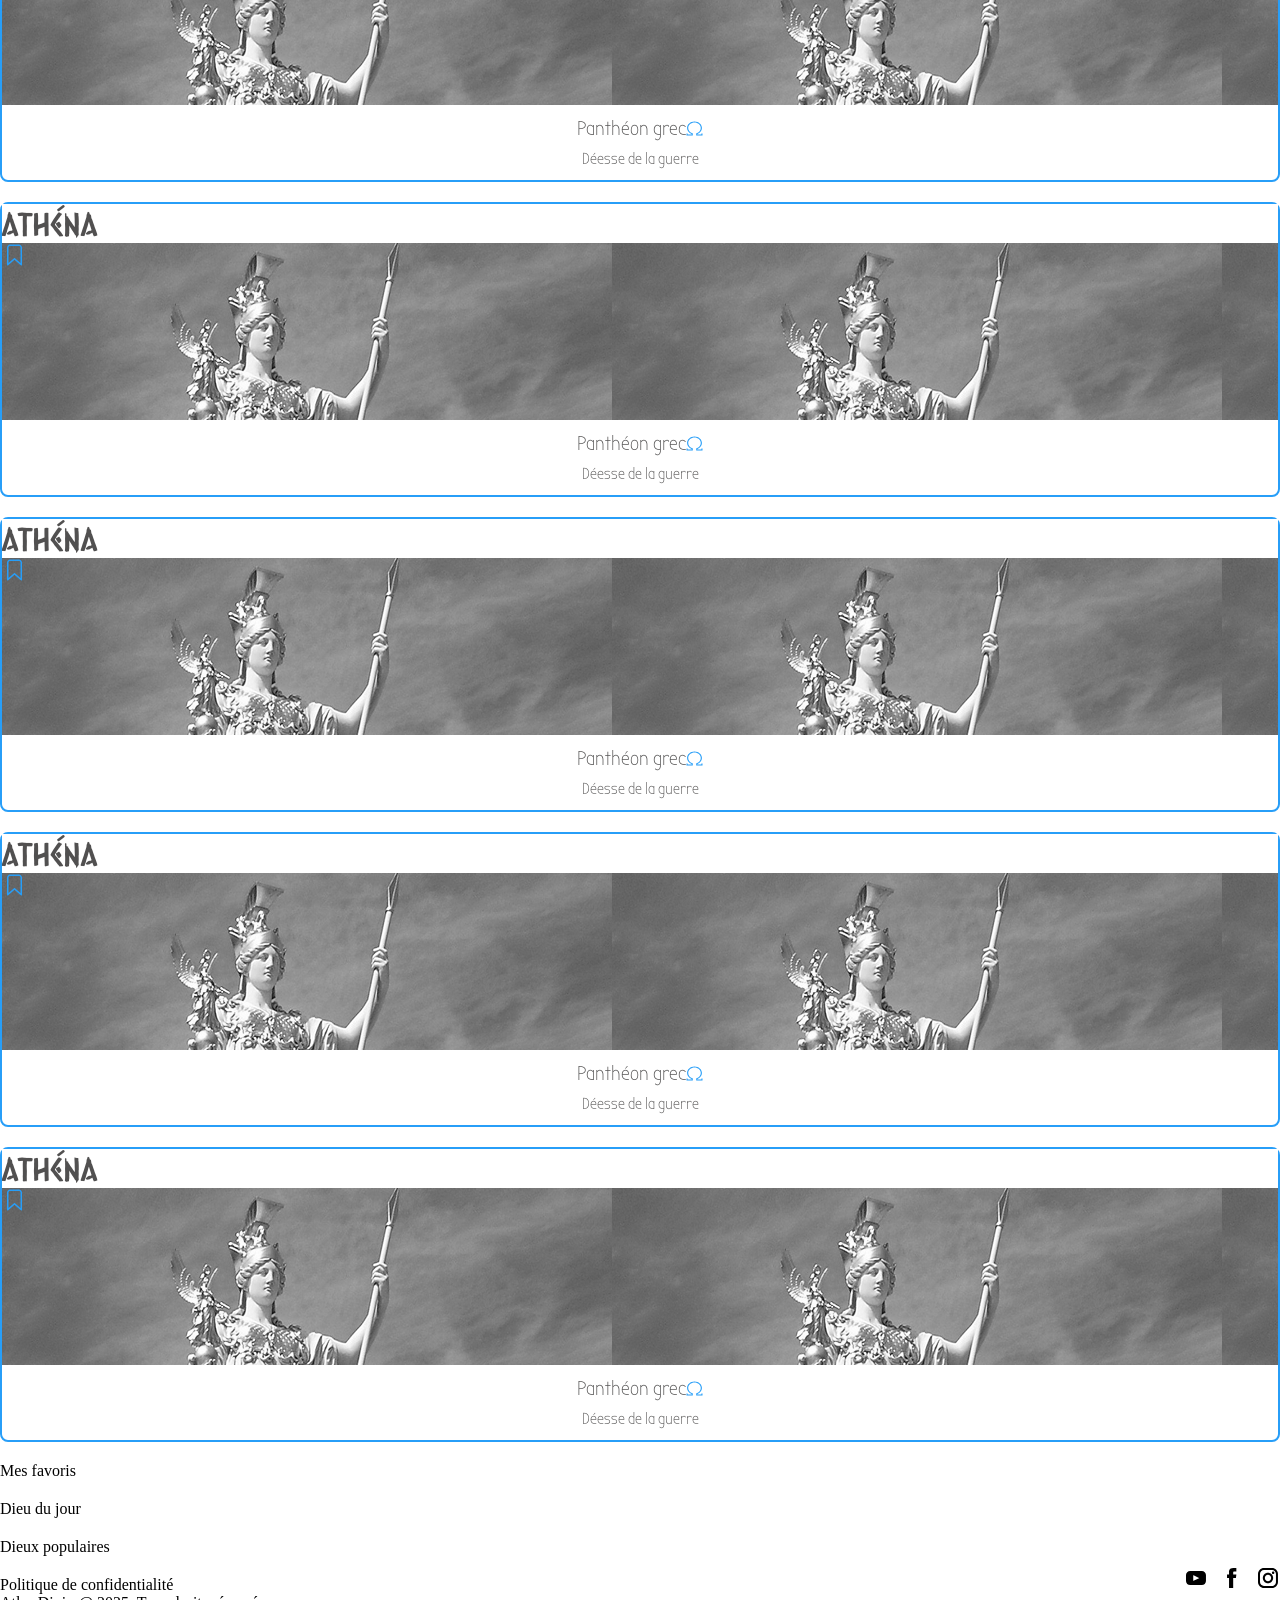
==== commit 74bcb472: "clean card" ====
--- a/src/index.html
+++ b/src/index.html
@@ -96,10 +96,10 @@
     <main>
       <div class="container">
         <div class="row">
-          <div class="col-sm-12 col-md-9 offset-3">
+          <div class="col-sm-12 col-md-9 offset-md-3">
             <h2 class="l-h2">Voir les dieux des panthéons</h2>
           </div>
-          <div class="col-sm-12 col-md-9 offset-3">
+          <div class="col-sm-12 col-md-9 offset-md-3">
             <article class="dieu-du-jour">
               <section>
                 <h2>dieu du jour</h2>
@@ -354,160 +354,364 @@
                   <div class="col-6">
                     <div class="card">
                       <div class="image-haut">
-                        <h2>athéna</h2>
-                        <div class="favoris"></div>
-                      </div>
-                      <div class="image-bas">
-                        <div class="textes">
-                          <h3>Panthéon grec</h3>
-                          <img src="Image/symbole/Ultra.svg" alt="" />
-                          <p>Déesse de la guerre</p>
-                        </div>
-                      </div>
-                    </div>
-                    <div class="card">
-                      <div class="image-haut">
-                        <h2>athéna</h2>
-                        <div class="favoris"></div>
-                      </div>
-                      <div class="image-bas">
-                        <div class="textes">
-                          <h3>Panthéon grec</h3>
-                          <img src="Image/symbole/Ultra.svg" alt="" />
-                          <p>Déesse de la guerre</p>
-                        </div>
-                      </div>
-                    </div>
-                    <div class="card">
-                      <div class="image-haut">
-                        <h2>athéna</h2>
-                        <div class="favoris"></div>
-                      </div>
-                      <div class="image-bas">
-                        <div class="textes">
-                          <h3>Panthéon grec</h3>
-                          <img src="Image/symbole/Ultra.svg" alt="" />
-                          <p>Déesse de la guerre</p>
-                        </div>
-                      </div>
-                    </div>
-                    <div class="card">
-                      <div class="image-haut">
-                        <h2>athéna</h2>
-                        <div class="favoris"></div>
-                      </div>
-                      <div class="image-bas">
-                        <div class="textes">
-                          <h3>Panthéon grec</h3>
-                          <img src="Image/symbole/Ultra.svg" alt="" />
-                          <p>Déesse de la guerre</p>
-                        </div>
-                      </div>
-                    </div>
-                    <div class="card">
-                      <div class="image-haut">
-                        <h2>athéna</h2>
-                        <div class="favoris"></div>
-                      </div>
-                      <div class="image-bas">
-                        <div class="textes">
-                          <h3>Panthéon grec</h3>
-                          <img src="Image/symbole/Ultra.svg" alt="" />
-                          <p>Déesse de la guerre</p>
-                        </div>
-                      </div>
-                    </div>
-                    <div class="card">
-                      <div class="image-haut">
-                        <h2>athéna</h2>
-                        <div class="favoris"></div>
-                      </div>
-                      <div class="image-bas">
-                        <div class="textes">
-                          <h3>Panthéon grec</h3>
-                          <img src="Image/symbole/Ultra.svg" alt="" />
-                          <p>Déesse de la guerre</p>
-                        </div>
+                        <div class="nom">
+                          <h2>athéna</h2>
+                        </div>
+                        <div class="favoris">
+                          <svg
+                            xmlns="http://www.w3.org/2000/svg"
+                            width="25"
+                            height="24"
+                            viewBox="0 0 25 24"
+                            fill="none"
+                          >
+                            <path
+                              fill-rule="evenodd"
+                              clip-rule="evenodd"
+                              d="M5.87868 2.37868C6.44129 1.81607 7.20435 1.5 8 1.5H17C17.7956 1.5 18.5587 1.81607 19.1213 2.37868C19.6839 2.94129 20 3.70435 20 4.5V21.75C20 22.0453 19.8267 22.3132 19.5572 22.4342C19.2878 22.5552 18.9725 22.5068 18.7517 22.3106L12.5 16.7535L6.24827 22.3106C6.02753 22.5068 5.71218 22.5552 5.44276 22.4342C5.17333 22.3132 5 22.0453 5 21.75V4.5C5 3.70435 5.31607 2.94129 5.87868 2.37868ZM8 3C7.60218 3 7.22064 3.15804 6.93934 3.43934C6.65804 3.72064 6.5 4.10218 6.5 4.5V20.0799L12.0017 15.1894C12.2859 14.9369 12.7141 14.9369 12.9983 15.1894L18.5 20.0799V4.5C18.5 4.10218 18.342 3.72064 18.0607 3.43934C17.7794 3.15804 17.3978 3 17 3H8Z"
+                              fill="#279EF8"
+                            />
+                          </svg>
+                        </div>
+                      </div>
+                      <div class="image-bas">
+                        <div class="textes">
+                          <h3>Panthéon grec</h3>
+                          <img src="Image/symbole/Ultra.svg" alt="" />
+                        </div>
+                        <p>Déesse de la guerre</p>
+                      </div>
+                    </div>
+                    <div class="card">
+                      <div class="image-haut">
+                        <div class="nom">
+                          <h2>athéna</h2>
+                        </div>
+                        <div class="favoris">
+                          <svg
+                            xmlns="http://www.w3.org/2000/svg"
+                            width="25"
+                            height="24"
+                            viewBox="0 0 25 24"
+                            fill="none"
+                          >
+                            <path
+                              fill-rule="evenodd"
+                              clip-rule="evenodd"
+                              d="M5.87868 2.37868C6.44129 1.81607 7.20435 1.5 8 1.5H17C17.7956 1.5 18.5587 1.81607 19.1213 2.37868C19.6839 2.94129 20 3.70435 20 4.5V21.75C20 22.0453 19.8267 22.3132 19.5572 22.4342C19.2878 22.5552 18.9725 22.5068 18.7517 22.3106L12.5 16.7535L6.24827 22.3106C6.02753 22.5068 5.71218 22.5552 5.44276 22.4342C5.17333 22.3132 5 22.0453 5 21.75V4.5C5 3.70435 5.31607 2.94129 5.87868 2.37868ZM8 3C7.60218 3 7.22064 3.15804 6.93934 3.43934C6.65804 3.72064 6.5 4.10218 6.5 4.5V20.0799L12.0017 15.1894C12.2859 14.9369 12.7141 14.9369 12.9983 15.1894L18.5 20.0799V4.5C18.5 4.10218 18.342 3.72064 18.0607 3.43934C17.7794 3.15804 17.3978 3 17 3H8Z"
+                              fill="#279EF8"
+                            />
+                          </svg>
+                        </div>
+                      </div>
+                      <div class="image-bas">
+                        <div class="textes">
+                          <h3>Panthéon grec</h3>
+                          <img src="Image/symbole/Ultra.svg" alt="" />
+                        </div>
+                        <p>Déesse de la guerre</p>
+                      </div>
+                    </div>
+                    <div class="card">
+                      <div class="image-haut">
+                        <div class="nom">
+                          <h2>athéna</h2>
+                        </div>
+                        <div class="favoris">
+                          <svg
+                            xmlns="http://www.w3.org/2000/svg"
+                            width="25"
+                            height="24"
+                            viewBox="0 0 25 24"
+                            fill="none"
+                          >
+                            <path
+                              fill-rule="evenodd"
+                              clip-rule="evenodd"
+                              d="M5.87868 2.37868C6.44129 1.81607 7.20435 1.5 8 1.5H17C17.7956 1.5 18.5587 1.81607 19.1213 2.37868C19.6839 2.94129 20 3.70435 20 4.5V21.75C20 22.0453 19.8267 22.3132 19.5572 22.4342C19.2878 22.5552 18.9725 22.5068 18.7517 22.3106L12.5 16.7535L6.24827 22.3106C6.02753 22.5068 5.71218 22.5552 5.44276 22.4342C5.17333 22.3132 5 22.0453 5 21.75V4.5C5 3.70435 5.31607 2.94129 5.87868 2.37868ZM8 3C7.60218 3 7.22064 3.15804 6.93934 3.43934C6.65804 3.72064 6.5 4.10218 6.5 4.5V20.0799L12.0017 15.1894C12.2859 14.9369 12.7141 14.9369 12.9983 15.1894L18.5 20.0799V4.5C18.5 4.10218 18.342 3.72064 18.0607 3.43934C17.7794 3.15804 17.3978 3 17 3H8Z"
+                              fill="#279EF8"
+                            />
+                          </svg>
+                        </div>
+                      </div>
+                      <div class="image-bas">
+                        <div class="textes">
+                          <h3>Panthéon grec</h3>
+                          <img src="Image/symbole/Ultra.svg" alt="" />
+                        </div>
+                        <p>Déesse de la guerre</p>
+                      </div>
+                    </div>
+                    <div class="card">
+                      <div class="image-haut">
+                        <div class="nom">
+                          <h2>athéna</h2>
+                        </div>
+                        <div class="favoris">
+                          <svg
+                            xmlns="http://www.w3.org/2000/svg"
+                            width="25"
+                            height="24"
+                            viewBox="0 0 25 24"
+                            fill="none"
+                          >
+                            <path
+                              fill-rule="evenodd"
+                              clip-rule="evenodd"
+                              d="M5.87868 2.37868C6.44129 1.81607 7.20435 1.5 8 1.5H17C17.7956 1.5 18.5587 1.81607 19.1213 2.37868C19.6839 2.94129 20 3.70435 20 4.5V21.75C20 22.0453 19.8267 22.3132 19.5572 22.4342C19.2878 22.5552 18.9725 22.5068 18.7517 22.3106L12.5 16.7535L6.24827 22.3106C6.02753 22.5068 5.71218 22.5552 5.44276 22.4342C5.17333 22.3132 5 22.0453 5 21.75V4.5C5 3.70435 5.31607 2.94129 5.87868 2.37868ZM8 3C7.60218 3 7.22064 3.15804 6.93934 3.43934C6.65804 3.72064 6.5 4.10218 6.5 4.5V20.0799L12.0017 15.1894C12.2859 14.9369 12.7141 14.9369 12.9983 15.1894L18.5 20.0799V4.5C18.5 4.10218 18.342 3.72064 18.0607 3.43934C17.7794 3.15804 17.3978 3 17 3H8Z"
+                              fill="#279EF8"
+                            />
+                          </svg>
+                        </div>
+                      </div>
+                      <div class="image-bas">
+                        <div class="textes">
+                          <h3>Panthéon grec</h3>
+                          <img src="Image/symbole/Ultra.svg" alt="" />
+                        </div>
+                        <p>Déesse de la guerre</p>
+                      </div>
+                    </div>
+                    <div class="card">
+                      <div class="image-haut">
+                        <div class="nom">
+                          <h2>athéna</h2>
+                        </div>
+                        <div class="favoris">
+                          <svg
+                            xmlns="http://www.w3.org/2000/svg"
+                            width="25"
+                            height="24"
+                            viewBox="0 0 25 24"
+                            fill="none"
+                          >
+                            <path
+                              fill-rule="evenodd"
+                              clip-rule="evenodd"
+                              d="M5.87868 2.37868C6.44129 1.81607 7.20435 1.5 8 1.5H17C17.7956 1.5 18.5587 1.81607 19.1213 2.37868C19.6839 2.94129 20 3.70435 20 4.5V21.75C20 22.0453 19.8267 22.3132 19.5572 22.4342C19.2878 22.5552 18.9725 22.5068 18.7517 22.3106L12.5 16.7535L6.24827 22.3106C6.02753 22.5068 5.71218 22.5552 5.44276 22.4342C5.17333 22.3132 5 22.0453 5 21.75V4.5C5 3.70435 5.31607 2.94129 5.87868 2.37868ZM8 3C7.60218 3 7.22064 3.15804 6.93934 3.43934C6.65804 3.72064 6.5 4.10218 6.5 4.5V20.0799L12.0017 15.1894C12.2859 14.9369 12.7141 14.9369 12.9983 15.1894L18.5 20.0799V4.5C18.5 4.10218 18.342 3.72064 18.0607 3.43934C17.7794 3.15804 17.3978 3 17 3H8Z"
+                              fill="#279EF8"
+                            />
+                          </svg>
+                        </div>
+                      </div>
+                      <div class="image-bas">
+                        <div class="textes">
+                          <h3>Panthéon grec</h3>
+                          <img src="Image/symbole/Ultra.svg" alt="" />
+                        </div>
+                        <p>Déesse de la guerre</p>
+                      </div>
+                    </div>
+                    <div class="card">
+                      <div class="image-haut">
+                        <div class="nom">
+                          <h2>athéna</h2>
+                        </div>
+                        <div class="favoris">
+                          <svg
+                            xmlns="http://www.w3.org/2000/svg"
+                            width="25"
+                            height="24"
+                            viewBox="0 0 25 24"
+                            fill="none"
+                          >
+                            <path
+                              fill-rule="evenodd"
+                              clip-rule="evenodd"
+                              d="M5.87868 2.37868C6.44129 1.81607 7.20435 1.5 8 1.5H17C17.7956 1.5 18.5587 1.81607 19.1213 2.37868C19.6839 2.94129 20 3.70435 20 4.5V21.75C20 22.0453 19.8267 22.3132 19.5572 22.4342C19.2878 22.5552 18.9725 22.5068 18.7517 22.3106L12.5 16.7535L6.24827 22.3106C6.02753 22.5068 5.71218 22.5552 5.44276 22.4342C5.17333 22.3132 5 22.0453 5 21.75V4.5C5 3.70435 5.31607 2.94129 5.87868 2.37868ZM8 3C7.60218 3 7.22064 3.15804 6.93934 3.43934C6.65804 3.72064 6.5 4.10218 6.5 4.5V20.0799L12.0017 15.1894C12.2859 14.9369 12.7141 14.9369 12.9983 15.1894L18.5 20.0799V4.5C18.5 4.10218 18.342 3.72064 18.0607 3.43934C17.7794 3.15804 17.3978 3 17 3H8Z"
+                              fill="#279EF8"
+                            />
+                          </svg>
+                        </div>
+                      </div>
+                      <div class="image-bas">
+                        <div class="textes">
+                          <h3>Panthéon grec</h3>
+                          <img src="Image/symbole/Ultra.svg" alt="" />
+                        </div>
+                        <p>Déesse de la guerre</p>
                       </div>
                     </div>
                   </div>
                   <div class="col-6">
                     <div class="card">
                       <div class="image-haut">
-                        <h2>athéna</h2>
-                        <div class="favoris"></div>
-                      </div>
-                      <div class="image-bas">
-                        <div class="textes">
-                          <h3>Panthéon grec</h3>
-                          <img src="Image/symbole/Ultra.svg" alt="" />
-                        </div>
-                        <p>Déesse de la guerre</p>
-                      </div>
-                    </div>
-                    <div class="card">
-                      <div class="image-haut">
-                        <h2>athéna</h2>
-                        <div class="favoris"></div>
-                      </div>
-                      <div class="image-bas">
-                        <div class="textes">
-                          <h3>Panthéon grec</h3>
-                          <img src="Image/symbole/Ultra.svg" alt="" />
-                          <p>Déesse de la guerre</p>
-                        </div>
-                      </div>
-                    </div>
-                    <div class="card">
-                      <div class="image-haut">
-                        <h2>athéna</h2>
-                        <div class="favoris"></div>
-                      </div>
-                      <div class="image-bas">
-                        <div class="textes">
-                          <h3>Panthéon grec</h3>
-                          <img src="Image/symbole/Ultra.svg" alt="" />
-                          <p>Déesse de la guerre</p>
-                        </div>
-                      </div>
-                    </div>
-                    <div class="card">
-                      <div class="image-haut">
-                        <h2>athéna</h2>
-                        <div class="favoris"></div>
-                      </div>
-                      <div class="image-bas">
-                        <div class="textes">
-                          <h3>Panthéon grec</h3>
-                          <img src="Image/symbole/Ultra.svg" alt="" />
-                          <p>Déesse de la guerre</p>
-                        </div>
-                      </div>
-                    </div>
-                    <div class="card">
-                      <div class="image-haut">
-                        <h2>athéna</h2>
-                        <div class="favoris"></div>
-                      </div>
-                      <div class="image-bas">
-                        <div class="textes">
-                          <h3>Panthéon grec</h3>
-                          <img src="Image/symbole/Ultra.svg" alt="" />
-                          <p>Déesse de la guerre</p>
-                        </div>
-                      </div>
-                    </div>
-                    <div class="card">
-                      <div class="image-haut">
-                        <h2>athéna</h2>
-                        <div class="favoris"></div>
-                      </div>
-                      <div class="image-bas">
-                        <div class="textes">
-                          <h3>Panthéon grec</h3>
-                          <img src="Image/symbole/Ultra.svg" alt="" />
-                          <p>Déesse de la guerre</p>
-                        </div>
+                        <div class="nom">
+                          <h2>athéna</h2>
+                        </div>
+                        <div class="favoris">
+                          <svg
+                            xmlns="http://www.w3.org/2000/svg"
+                            width="25"
+                            height="24"
+                            viewBox="0 0 25 24"
+                            fill="none"
+                          >
+                            <path
+                              fill-rule="evenodd"
+                              clip-rule="evenodd"
+                              d="M5.87868 2.37868C6.44129 1.81607 7.20435 1.5 8 1.5H17C17.7956 1.5 18.5587 1.81607 19.1213 2.37868C19.6839 2.94129 20 3.70435 20 4.5V21.75C20 22.0453 19.8267 22.3132 19.5572 22.4342C19.2878 22.5552 18.9725 22.5068 18.7517 22.3106L12.5 16.7535L6.24827 22.3106C6.02753 22.5068 5.71218 22.5552 5.44276 22.4342C5.17333 22.3132 5 22.0453 5 21.75V4.5C5 3.70435 5.31607 2.94129 5.87868 2.37868ZM8 3C7.60218 3 7.22064 3.15804 6.93934 3.43934C6.65804 3.72064 6.5 4.10218 6.5 4.5V20.0799L12.0017 15.1894C12.2859 14.9369 12.7141 14.9369 12.9983 15.1894L18.5 20.0799V4.5C18.5 4.10218 18.342 3.72064 18.0607 3.43934C17.7794 3.15804 17.3978 3 17 3H8Z"
+                              fill="#279EF8"
+                            />
+                          </svg>
+                        </div>
+                      </div>
+                      <div class="image-bas">
+                        <div class="textes">
+                          <h3>Panthéon grec</h3>
+                          <img src="Image/symbole/Ultra.svg" alt="" />
+                        </div>
+                        <p>Déesse de la guerre</p>
+                      </div>
+                    </div>
+                    <div class="card">
+                      <div class="image-haut">
+                        <div class="nom">
+                          <h2>athéna</h2>
+                        </div>
+                        <div class="favoris">
+                          <svg
+                            xmlns="http://www.w3.org/2000/svg"
+                            width="25"
+                            height="24"
+                            viewBox="0 0 25 24"
+                            fill="none"
+                          >
+                            <path
+                              fill-rule="evenodd"
+                              clip-rule="evenodd"
+                              d="M5.87868 2.37868C6.44129 1.81607 7.20435 1.5 8 1.5H17C17.7956 1.5 18.5587 1.81607 19.1213 2.37868C19.6839 2.94129 20 3.70435 20 4.5V21.75C20 22.0453 19.8267 22.3132 19.5572 22.4342C19.2878 22.5552 18.9725 22.5068 18.7517 22.3106L12.5 16.7535L6.24827 22.3106C6.02753 22.5068 5.71218 22.5552 5.44276 22.4342C5.17333 22.3132 5 22.0453 5 21.75V4.5C5 3.70435 5.31607 2.94129 5.87868 2.37868ZM8 3C7.60218 3 7.22064 3.15804 6.93934 3.43934C6.65804 3.72064 6.5 4.10218 6.5 4.5V20.0799L12.0017 15.1894C12.2859 14.9369 12.7141 14.9369 12.9983 15.1894L18.5 20.0799V4.5C18.5 4.10218 18.342 3.72064 18.0607 3.43934C17.7794 3.15804 17.3978 3 17 3H8Z"
+                              fill="#279EF8"
+                            />
+                          </svg>
+                        </div>
+                      </div>
+                      <div class="image-bas">
+                        <div class="textes">
+                          <h3>Panthéon grec</h3>
+                          <img src="Image/symbole/Ultra.svg" alt="" />
+                        </div>
+                        <p>Déesse de la guerre</p>
+                      </div>
+                    </div>
+                    <div class="card">
+                      <div class="image-haut">
+                        <div class="nom">
+                          <h2>athéna</h2>
+                        </div>
+                        <div class="favoris">
+                          <svg
+                            xmlns="http://www.w3.org/2000/svg"
+                            width="25"
+                            height="24"
+                            viewBox="0 0 25 24"
+                            fill="none"
+                          >
+                            <path
+                              fill-rule="evenodd"
+                              clip-rule="evenodd"
+                              d="M5.87868 2.37868C6.44129 1.81607 7.20435 1.5 8 1.5H17C17.7956 1.5 18.5587 1.81607 19.1213 2.37868C19.6839 2.94129 20 3.70435 20 4.5V21.75C20 22.0453 19.8267 22.3132 19.5572 22.4342C19.2878 22.5552 18.9725 22.5068 18.7517 22.3106L12.5 16.7535L6.24827 22.3106C6.02753 22.5068 5.71218 22.5552 5.44276 22.4342C5.17333 22.3132 5 22.0453 5 21.75V4.5C5 3.70435 5.31607 2.94129 5.87868 2.37868ZM8 3C7.60218 3 7.22064 3.15804 6.93934 3.43934C6.65804 3.72064 6.5 4.10218 6.5 4.5V20.0799L12.0017 15.1894C12.2859 14.9369 12.7141 14.9369 12.9983 15.1894L18.5 20.0799V4.5C18.5 4.10218 18.342 3.72064 18.0607 3.43934C17.7794 3.15804 17.3978 3 17 3H8Z"
+                              fill="#279EF8"
+                            />
+                          </svg>
+                        </div>
+                      </div>
+                      <div class="image-bas">
+                        <div class="textes">
+                          <h3>Panthéon grec</h3>
+                          <img src="Image/symbole/Ultra.svg" alt="" />
+                        </div>
+                        <p>Déesse de la guerre</p>
+                      </div>
+                    </div>
+                    <div class="card">
+                      <div class="image-haut">
+                        <div class="nom">
+                          <h2>athéna</h2>
+                        </div>
+                        <div class="favoris">
+                          <svg
+                            xmlns="http://www.w3.org/2000/svg"
+                            width="25"
+                            height="24"
+                            viewBox="0 0 25 24"
+                            fill="none"
+                          >
+                            <path
+                              fill-rule="evenodd"
+                              clip-rule="evenodd"
+                              d="M5.87868 2.37868C6.44129 1.81607 7.20435 1.5 8 1.5H17C17.7956 1.5 18.5587 1.81607 19.1213 2.37868C19.6839 2.94129 20 3.70435 20 4.5V21.75C20 22.0453 19.8267 22.3132 19.5572 22.4342C19.2878 22.5552 18.9725 22.5068 18.7517 22.3106L12.5 16.7535L6.24827 22.3106C6.02753 22.5068 5.71218 22.5552 5.44276 22.4342C5.17333 22.3132 5 22.0453 5 21.75V4.5C5 3.70435 5.31607 2.94129 5.87868 2.37868ZM8 3C7.60218 3 7.22064 3.15804 6.93934 3.43934C6.65804 3.72064 6.5 4.10218 6.5 4.5V20.0799L12.0017 15.1894C12.2859 14.9369 12.7141 14.9369 12.9983 15.1894L18.5 20.0799V4.5C18.5 4.10218 18.342 3.72064 18.0607 3.43934C17.7794 3.15804 17.3978 3 17 3H8Z"
+                              fill="#279EF8"
+                            />
+                          </svg>
+                        </div>
+                      </div>
+                      <div class="image-bas">
+                        <div class="textes">
+                          <h3>Panthéon grec</h3>
+                          <img src="Image/symbole/Ultra.svg" alt="" />
+                        </div>
+                        <p>Déesse de la guerre</p>
+                      </div>
+                    </div>
+                    <div class="card">
+                      <div class="image-haut">
+                        <div class="nom">
+                          <h2>athéna</h2>
+                        </div>
+                        <div class="favoris">
+                          <svg
+                            xmlns="http://www.w3.org/2000/svg"
+                            width="25"
+                            height="24"
+                            viewBox="0 0 25 24"
+                            fill="none"
+                          >
+                            <path
+                              fill-rule="evenodd"
+                              clip-rule="evenodd"
+                              d="M5.87868 2.37868C6.44129 1.81607 7.20435 1.5 8 1.5H17C17.7956 1.5 18.5587 1.81607 19.1213 2.37868C19.6839 2.94129 20 3.70435 20 4.5V21.75C20 22.0453 19.8267 22.3132 19.5572 22.4342C19.2878 22.5552 18.9725 22.5068 18.7517 22.3106L12.5 16.7535L6.24827 22.3106C6.02753 22.5068 5.71218 22.5552 5.44276 22.4342C5.17333 22.3132 5 22.0453 5 21.75V4.5C5 3.70435 5.31607 2.94129 5.87868 2.37868ZM8 3C7.60218 3 7.22064 3.15804 6.93934 3.43934C6.65804 3.72064 6.5 4.10218 6.5 4.5V20.0799L12.0017 15.1894C12.2859 14.9369 12.7141 14.9369 12.9983 15.1894L18.5 20.0799V4.5C18.5 4.10218 18.342 3.72064 18.0607 3.43934C17.7794 3.15804 17.3978 3 17 3H8Z"
+                              fill="#279EF8"
+                            />
+                          </svg>
+                        </div>
+                      </div>
+                      <div class="image-bas">
+                        <div class="textes">
+                          <h3>Panthéon grec</h3>
+                          <img src="Image/symbole/Ultra.svg" alt="" />
+                        </div>
+                        <p>Déesse de la guerre</p>
+                      </div>
+                    </div>
+                    <div class="card">
+                      <div class="image-haut">
+                        <div class="nom">
+                          <h2>athéna</h2>
+                        </div>
+                        <div class="favoris">
+                          <svg
+                            xmlns="http://www.w3.org/2000/svg"
+                            width="25"
+                            height="24"
+                            viewBox="0 0 25 24"
+                            fill="none"
+                          >
+                            <path
+                              fill-rule="evenodd"
+                              clip-rule="evenodd"
+                              d="M5.87868 2.37868C6.44129 1.81607 7.20435 1.5 8 1.5H17C17.7956 1.5 18.5587 1.81607 19.1213 2.37868C19.6839 2.94129 20 3.70435 20 4.5V21.75C20 22.0453 19.8267 22.3132 19.5572 22.4342C19.2878 22.5552 18.9725 22.5068 18.7517 22.3106L12.5 16.7535L6.24827 22.3106C6.02753 22.5068 5.71218 22.5552 5.44276 22.4342C5.17333 22.3132 5 22.0453 5 21.75V4.5C5 3.70435 5.31607 2.94129 5.87868 2.37868ZM8 3C7.60218 3 7.22064 3.15804 6.93934 3.43934C6.65804 3.72064 6.5 4.10218 6.5 4.5V20.0799L12.0017 15.1894C12.2859 14.9369 12.7141 14.9369 12.9983 15.1894L18.5 20.0799V4.5C18.5 4.10218 18.342 3.72064 18.0607 3.43934C17.7794 3.15804 17.3978 3 17 3H8Z"
+                              fill="#279EF8"
+                            />
+                          </svg>
+                        </div>
+                      </div>
+                      <div class="image-bas">
+                        <div class="textes">
+                          <h3>Panthéon grec</h3>
+                          <img src="Image/symbole/Ultra.svg" alt="" />
+                        </div>
+                        <p>Déesse de la guerre</p>
                       </div>
                     </div>
                   </div>
@@ -531,50 +735,56 @@
         </nav>
 
         <div class="l-reseaux">
-          <svg
-            xmlns="http://www.w3.org/2000/svg"
-            width="24"
-            height="24"
-            viewBox="0 0 24 24"
-            fill="none"
-          >
-            <path
-              d="M17.812 5.01711H6.145C3.855 5.01711 2 6.85211 2 9.11611V14.8841C2 17.1481 3.856 18.9841 6.145 18.9841H17.812C20.102 18.9841 21.957 17.1481 21.957 14.8841V9.11611C21.957 6.85211 20.101 5.01611 17.812 5.01611V5.01711ZM15.009 12.2801L9.552 14.8551C9.51872 14.8711 9.48192 14.8785 9.44503 14.8765C9.40815 14.8744 9.37237 14.8631 9.34103 14.8436C9.3097 14.824 9.28382 14.7968 9.2658 14.7646C9.24779 14.7323 9.23822 14.6961 9.238 14.6591V9.35011C9.23867 9.31299 9.24872 9.27663 9.26722 9.24444C9.28573 9.21224 9.31208 9.18526 9.34382 9.16599C9.37556 9.14673 9.41167 9.13581 9.44877 9.13425C9.48587 9.1327 9.52276 9.14057 9.556 9.15711L15.014 11.8921C15.0504 11.9102 15.0809 11.9383 15.102 11.9729C15.1232 12.0076 15.1341 12.0476 15.1336 12.0882C15.1331 12.1288 15.1211 12.1685 15.0991 12.2026C15.077 12.2367 15.0458 12.2639 15.009 12.2811V12.2801Z"
-              fill="black"
-            />
-          </svg>
-          <svg
-            xmlns="http://www.w3.org/2000/svg"
-            width="24"
-            height="24"
-            viewBox="0 0 24 24"
-            fill="none"
-          >
-            <path
-              d="M9.04598 5.865V8.613H7.03198V11.973H9.04598V21.959H13.18V11.974H15.955C15.955 11.974 16.215 10.363 16.341 8.601H13.197V6.303C13.197 5.96 13.647 5.498 14.093 5.498H16.347V2H13.283C8.94298 2 9.04598 5.363 9.04598 5.865Z"
-              fill="black"
-            />
-          </svg>
-          <svg
-            xmlns="http://www.w3.org/2000/svg"
-            width="24"
-            height="24"
-            viewBox="0 0 24 24"
-            fill="none"
-          >
-            <path
-              d="M16.017 2H7.947C6.37015 2.00185 4.85844 2.62914 3.74353 3.74424C2.62862 4.85933 2.00159 6.37115 2 7.948L2 16.018C2.00185 17.5948 2.62914 19.1066 3.74424 20.2215C4.85933 21.3364 6.37115 21.9634 7.948 21.965H16.018C17.5948 21.9631 19.1066 21.3359 20.2215 20.2208C21.3364 19.1057 21.9634 17.5938 21.965 16.017V7.947C21.9631 6.37015 21.3359 4.85844 20.2208 3.74353C19.1057 2.62862 17.5938 2.00159 16.017 2V2ZM19.957 16.017C19.957 16.5344 19.8551 17.0468 19.6571 17.5248C19.4591 18.0028 19.1689 18.4371 18.803 18.803C18.4371 19.1689 18.0028 19.4591 17.5248 19.6571C17.0468 19.8551 16.5344 19.957 16.017 19.957H7.947C6.90222 19.9567 5.90032 19.5415 5.16165 18.8026C4.42297 18.0638 4.008 17.0618 4.008 16.017V7.947C4.00827 6.90222 4.42349 5.90032 5.16235 5.16165C5.90122 4.42297 6.90322 4.008 7.948 4.008H16.018C17.0628 4.00827 18.0647 4.42349 18.8034 5.16235C19.542 5.90122 19.957 6.90322 19.957 7.948V16.018V16.017Z"
-              fill="black"
-            />
-            <path
-              d="M11.9821 6.81909C10.6135 6.82121 9.3016 7.36588 8.33397 8.3337C7.36633 9.30152 6.82192 10.6135 6.82007 11.9821C6.82166 13.351 7.36609 14.6634 8.33397 15.6315C9.30185 16.5996 10.6142 17.1442 11.9831 17.1461C13.3522 17.1445 14.6647 16.5999 15.6328 15.6318C16.6009 14.6637 17.1455 13.3512 17.1471 11.9821C17.145 10.6132 16.6 9.30098 15.6318 8.33329C14.6635 7.3656 13.351 6.82141 11.9821 6.82009V6.81909ZM11.9821 15.1381C11.1453 15.1381 10.3428 14.8057 9.75115 14.214C9.15947 13.6223 8.82707 12.8198 8.82707 11.9831C8.82707 11.1463 9.15947 10.3438 9.75115 9.75217C10.3428 9.16049 11.1453 8.82809 11.9821 8.82809C12.8188 8.82809 13.6213 9.16049 14.213 9.75217C14.8047 10.3438 15.1371 11.1463 15.1371 11.9831C15.1371 12.8198 14.8047 13.6223 14.213 14.214C13.6213 14.8057 12.8188 15.1381 11.9821 15.1381Z"
-              fill="black"
-            />
-            <path
-              d="M17.1559 8.09509C17.8391 8.09509 18.3929 7.54127 18.3929 6.85809C18.3929 6.17492 17.8391 5.62109 17.1559 5.62109C16.4728 5.62109 15.9189 6.17492 15.9189 6.85809C15.9189 7.54127 16.4728 8.09509 17.1559 8.09509Z"
-              fill="black"
-            />
-          </svg>
+          <a href="https://www.youtube.com">
+            <svg
+              xmlns="http://www.w3.org/2000/svg"
+              width="24"
+              height="24"
+              viewBox="0 0 24 24"
+              fill="none"
+            >
+              <path
+                d="M17.812 5.01711H6.145C3.855 5.01711 2 6.85211 2 9.11611V14.8841C2 17.1481 3.856 18.9841 6.145 18.9841H17.812C20.102 18.9841 21.957 17.1481 21.957 14.8841V9.11611C21.957 6.85211 20.101 5.01611 17.812 5.01611V5.01711ZM15.009 12.2801L9.552 14.8551C9.51872 14.8711 9.48192 14.8785 9.44503 14.8765C9.40815 14.8744 9.37237 14.8631 9.34103 14.8436C9.3097 14.824 9.28382 14.7968 9.2658 14.7646C9.24779 14.7323 9.23822 14.6961 9.238 14.6591V9.35011C9.23867 9.31299 9.24872 9.27663 9.26722 9.24444C9.28573 9.21224 9.31208 9.18526 9.34382 9.16599C9.37556 9.14673 9.41167 9.13581 9.44877 9.13425C9.48587 9.1327 9.52276 9.14057 9.556 9.15711L15.014 11.8921C15.0504 11.9102 15.0809 11.9383 15.102 11.9729C15.1232 12.0076 15.1341 12.0476 15.1336 12.0882C15.1331 12.1288 15.1211 12.1685 15.0991 12.2026C15.077 12.2367 15.0458 12.2639 15.009 12.2811V12.2801Z"
+                fill="var(--color-text-main)"
+              />
+            </svg>
+          </a>
+          <a href="https://www.facebook.com">
+            <svg
+              xmlns="http://www.w3.org/2000/svg"
+              width="24"
+              height="24"
+              viewBox="0 0 24 24"
+              fill="none"
+            >
+              <path
+                d="M9.04598 5.865V8.613H7.03198V11.973H9.04598V21.959H13.18V11.974H15.955C15.955 11.974 16.215 10.363 16.341 8.601H13.197V6.303C13.197 5.96 13.647 5.498 14.093 5.498H16.347V2H13.283C8.94298 2 9.04598 5.363 9.04598 5.865Z"
+                fill="var(--color-text-main)"
+              />
+            </svg>
+          </a>
+          <a href="https://www.instagram.com">
+            <svg
+              xmlns="http://www.w3.org/2000/svg"
+              width="24"
+              height="24"
+              viewBox="0 0 24 24"
+              fill="none"
+            >
+              <path
+                d="M16.017 2H7.947C6.37015 2.00185 4.85844 2.62914 3.74353 3.74424C2.62862 4.85933 2.00159 6.37115 2 7.948L2 16.018C2.00185 17.5948 2.62914 19.1066 3.74424 20.2215C4.85933 21.3364 6.37115 21.9634 7.948 21.965H16.018C17.5948 21.9631 19.1066 21.3359 20.2215 20.2208C21.3364 19.1057 21.9634 17.5938 21.965 16.017V7.947C21.9631 6.37015 21.3359 4.85844 20.2208 3.74353C19.1057 2.62862 17.5938 2.00159 16.017 2V2ZM19.957 16.017C19.957 16.5344 19.8551 17.0468 19.6571 17.5248C19.4591 18.0028 19.1689 18.4371 18.803 18.803C18.4371 19.1689 18.0028 19.4591 17.5248 19.6571C17.0468 19.8551 16.5344 19.957 16.017 19.957H7.947C6.90222 19.9567 5.90032 19.5415 5.16165 18.8026C4.42297 18.0638 4.008 17.0618 4.008 16.017V7.947C4.00827 6.90222 4.42349 5.90032 5.16235 5.16165C5.90122 4.42297 6.90322 4.008 7.948 4.008H16.018C17.0628 4.00827 18.0647 4.42349 18.8034 5.16235C19.542 5.90122 19.957 6.90322 19.957 7.948V16.018V16.017Z"
+                fill="var(--color-text-main)"
+              />
+              <path
+                d="M11.9821 6.81909C10.6135 6.82121 9.3016 7.36588 8.33397 8.3337C7.36633 9.30152 6.82192 10.6135 6.82007 11.9821C6.82166 13.351 7.36609 14.6634 8.33397 15.6315C9.30185 16.5996 10.6142 17.1442 11.9831 17.1461C13.3522 17.1445 14.6647 16.5999 15.6328 15.6318C16.6009 14.6637 17.1455 13.3512 17.1471 11.9821C17.145 10.6132 16.6 9.30098 15.6318 8.33329C14.6635 7.3656 13.351 6.82141 11.9821 6.82009V6.81909ZM11.9821 15.1381C11.1453 15.1381 10.3428 14.8057 9.75115 14.214C9.15947 13.6223 8.82707 12.8198 8.82707 11.9831C8.82707 11.1463 9.15947 10.3438 9.75115 9.75217C10.3428 9.16049 11.1453 8.82809 11.9821 8.82809C12.8188 8.82809 13.6213 9.16049 14.213 9.75217C14.8047 10.3438 15.1371 11.1463 15.1371 11.9831C15.1371 12.8198 14.8047 13.6223 14.213 14.214C13.6213 14.8057 12.8188 15.1381 11.9821 15.1381Z"
+                fill="var(--color-text-main)"
+              />
+              <path
+                d="M17.1559 8.09509C17.8391 8.09509 18.3929 7.54127 18.3929 6.85809C18.3929 6.17492 17.8391 5.62109 17.1559 5.62109C16.4728 5.62109 15.9189 6.17492 15.9189 6.85809C15.9189 7.54127 16.4728 8.09509 17.1559 8.09509Z"
+                fill="var(--color-text-main)"
+              />
+            </svg>
+          </a>
         </div>
       </section>
       <p>Atlas Divin @ 2025. Tous droits réservés</p>
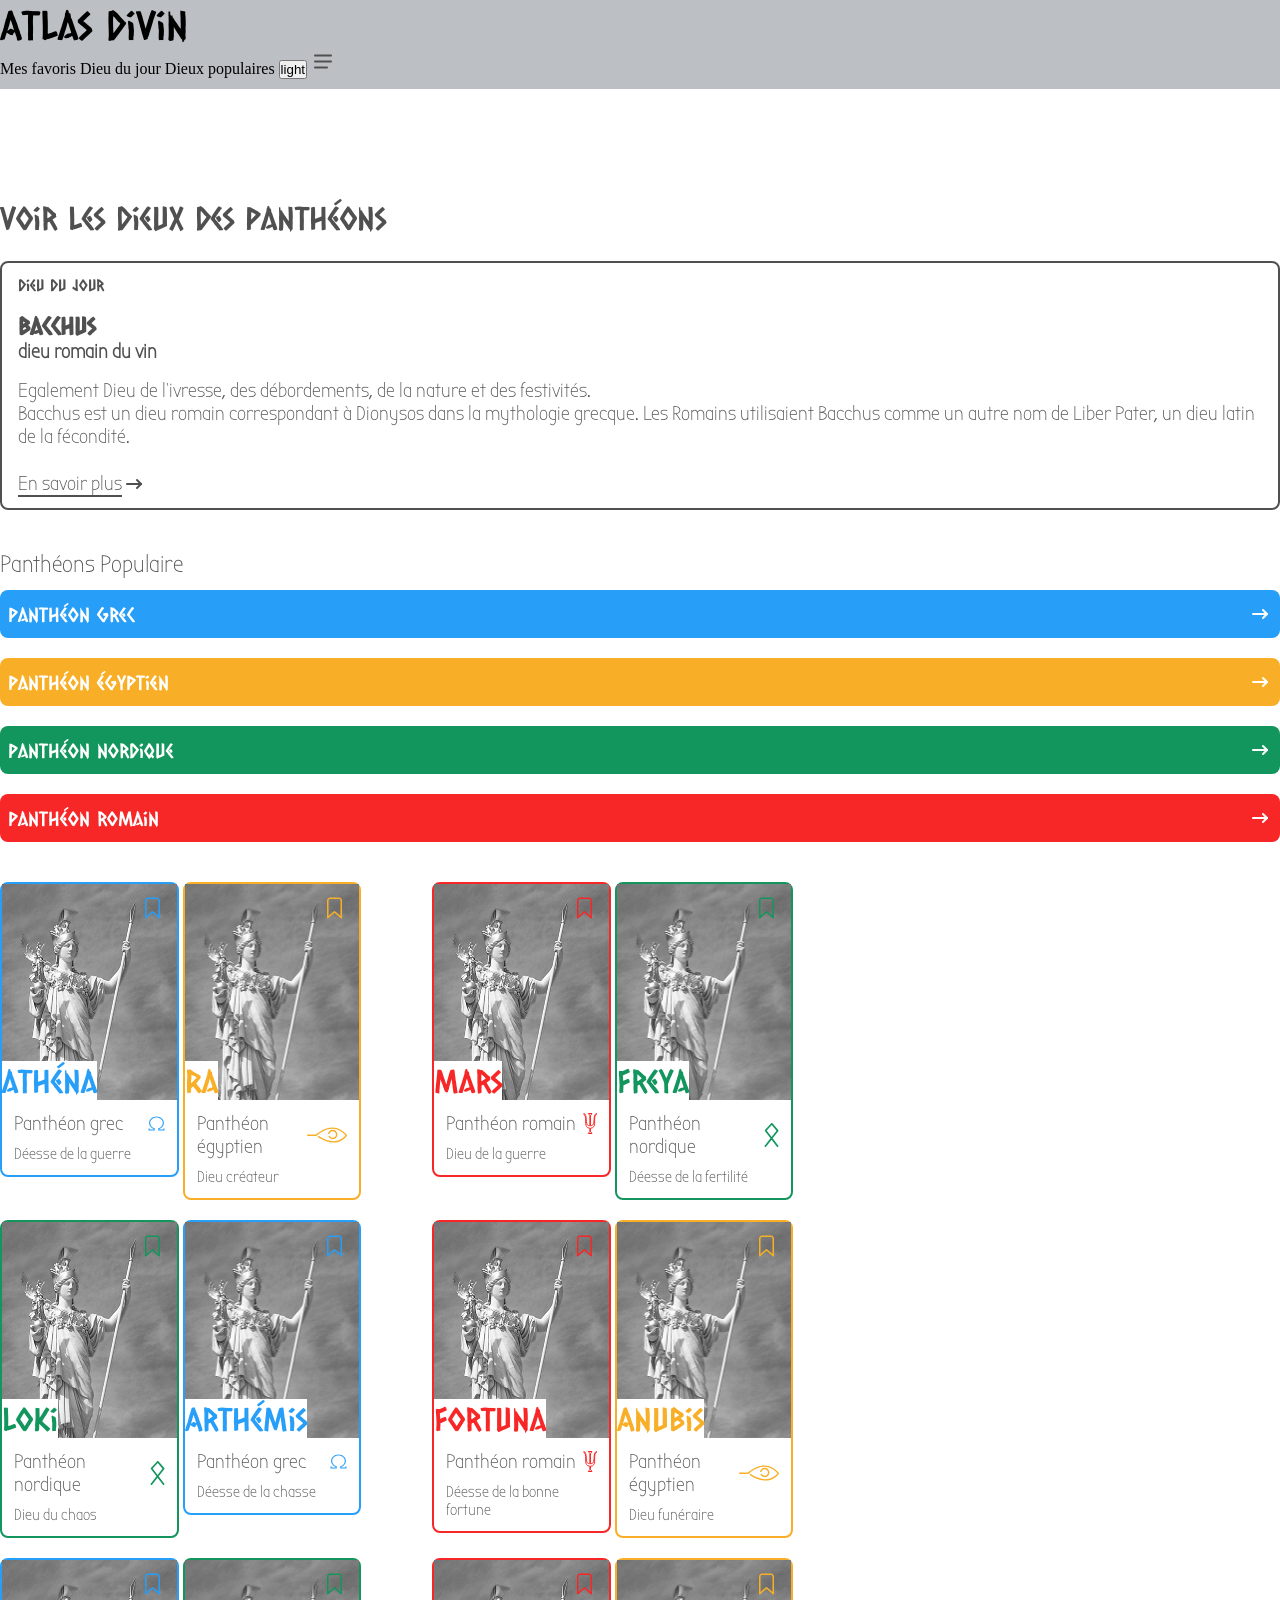
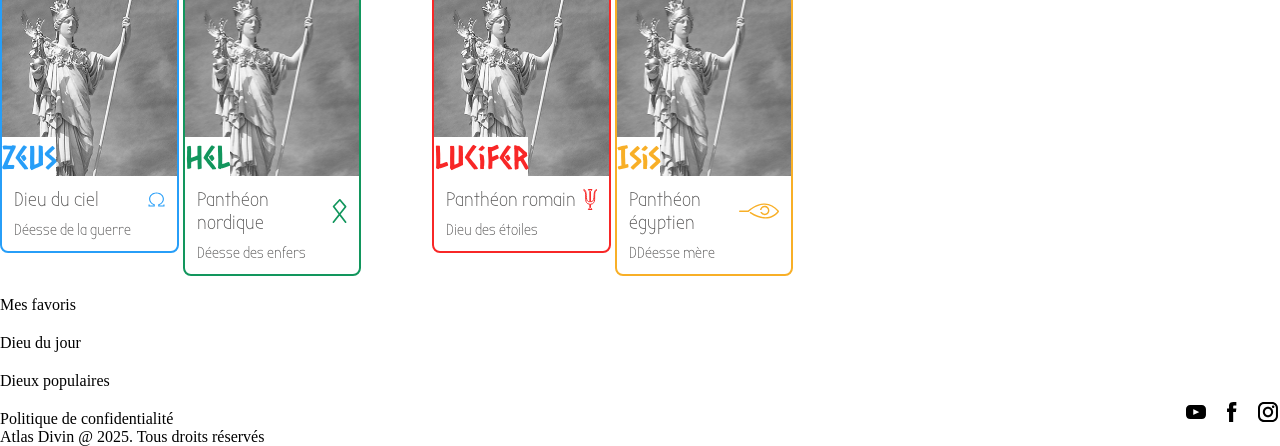
==== commit 9c4ea887: "multiple card" ====
--- a/src/index.html
+++ b/src/index.html
@@ -348,376 +348,380 @@
             </section>
           </div>
           <div class="col-ms-12 col-md-9">
-            <section>
+            <div class="dieux">
               <div class="container">
                 <div class="row">
                   <div class="col-6">
-                    <div class="card">
-                      <div class="image-haut">
-                        <div class="nom">
-                          <h2>athéna</h2>
-                        </div>
-                        <div class="favoris">
-                          <svg
-                            xmlns="http://www.w3.org/2000/svg"
-                            width="25"
-                            height="24"
-                            viewBox="0 0 25 24"
-                            fill="none"
-                          >
-                            <path
-                              fill-rule="evenodd"
-                              clip-rule="evenodd"
-                              d="M5.87868 2.37868C6.44129 1.81607 7.20435 1.5 8 1.5H17C17.7956 1.5 18.5587 1.81607 19.1213 2.37868C19.6839 2.94129 20 3.70435 20 4.5V21.75C20 22.0453 19.8267 22.3132 19.5572 22.4342C19.2878 22.5552 18.9725 22.5068 18.7517 22.3106L12.5 16.7535L6.24827 22.3106C6.02753 22.5068 5.71218 22.5552 5.44276 22.4342C5.17333 22.3132 5 22.0453 5 21.75V4.5C5 3.70435 5.31607 2.94129 5.87868 2.37868ZM8 3C7.60218 3 7.22064 3.15804 6.93934 3.43934C6.65804 3.72064 6.5 4.10218 6.5 4.5V20.0799L12.0017 15.1894C12.2859 14.9369 12.7141 14.9369 12.9983 15.1894L18.5 20.0799V4.5C18.5 4.10218 18.342 3.72064 18.0607 3.43934C17.7794 3.15804 17.3978 3 17 3H8Z"
-                              fill="#279EF8"
-                            />
-                          </svg>
-                        </div>
-                      </div>
-                      <div class="image-bas">
-                        <div class="textes">
-                          <h3>Panthéon grec</h3>
-                          <img src="Image/symbole/Ultra.svg" alt="" />
-                        </div>
-                        <p>Déesse de la guerre</p>
-                      </div>
-                    </div>
-                    <div class="card">
-                      <div class="image-haut">
-                        <div class="nom">
-                          <h2>athéna</h2>
-                        </div>
-                        <div class="favoris">
-                          <svg
-                            xmlns="http://www.w3.org/2000/svg"
-                            width="25"
-                            height="24"
-                            viewBox="0 0 25 24"
-                            fill="none"
-                          >
-                            <path
-                              fill-rule="evenodd"
-                              clip-rule="evenodd"
-                              d="M5.87868 2.37868C6.44129 1.81607 7.20435 1.5 8 1.5H17C17.7956 1.5 18.5587 1.81607 19.1213 2.37868C19.6839 2.94129 20 3.70435 20 4.5V21.75C20 22.0453 19.8267 22.3132 19.5572 22.4342C19.2878 22.5552 18.9725 22.5068 18.7517 22.3106L12.5 16.7535L6.24827 22.3106C6.02753 22.5068 5.71218 22.5552 5.44276 22.4342C5.17333 22.3132 5 22.0453 5 21.75V4.5C5 3.70435 5.31607 2.94129 5.87868 2.37868ZM8 3C7.60218 3 7.22064 3.15804 6.93934 3.43934C6.65804 3.72064 6.5 4.10218 6.5 4.5V20.0799L12.0017 15.1894C12.2859 14.9369 12.7141 14.9369 12.9983 15.1894L18.5 20.0799V4.5C18.5 4.10218 18.342 3.72064 18.0607 3.43934C17.7794 3.15804 17.3978 3 17 3H8Z"
-                              fill="#279EF8"
-                            />
-                          </svg>
-                        </div>
-                      </div>
-                      <div class="image-bas">
-                        <div class="textes">
-                          <h3>Panthéon grec</h3>
-                          <img src="Image/symbole/Ultra.svg" alt="" />
-                        </div>
-                        <p>Déesse de la guerre</p>
-                      </div>
-                    </div>
-                    <div class="card">
-                      <div class="image-haut">
-                        <div class="nom">
-                          <h2>athéna</h2>
-                        </div>
-                        <div class="favoris">
-                          <svg
-                            xmlns="http://www.w3.org/2000/svg"
-                            width="25"
-                            height="24"
-                            viewBox="0 0 25 24"
-                            fill="none"
-                          >
-                            <path
-                              fill-rule="evenodd"
-                              clip-rule="evenodd"
-                              d="M5.87868 2.37868C6.44129 1.81607 7.20435 1.5 8 1.5H17C17.7956 1.5 18.5587 1.81607 19.1213 2.37868C19.6839 2.94129 20 3.70435 20 4.5V21.75C20 22.0453 19.8267 22.3132 19.5572 22.4342C19.2878 22.5552 18.9725 22.5068 18.7517 22.3106L12.5 16.7535L6.24827 22.3106C6.02753 22.5068 5.71218 22.5552 5.44276 22.4342C5.17333 22.3132 5 22.0453 5 21.75V4.5C5 3.70435 5.31607 2.94129 5.87868 2.37868ZM8 3C7.60218 3 7.22064 3.15804 6.93934 3.43934C6.65804 3.72064 6.5 4.10218 6.5 4.5V20.0799L12.0017 15.1894C12.2859 14.9369 12.7141 14.9369 12.9983 15.1894L18.5 20.0799V4.5C18.5 4.10218 18.342 3.72064 18.0607 3.43934C17.7794 3.15804 17.3978 3 17 3H8Z"
-                              fill="#279EF8"
-                            />
-                          </svg>
-                        </div>
-                      </div>
-                      <div class="image-bas">
-                        <div class="textes">
-                          <h3>Panthéon grec</h3>
-                          <img src="Image/symbole/Ultra.svg" alt="" />
-                        </div>
-                        <p>Déesse de la guerre</p>
-                      </div>
-                    </div>
-                    <div class="card">
-                      <div class="image-haut">
-                        <div class="nom">
-                          <h2>athéna</h2>
-                        </div>
-                        <div class="favoris">
-                          <svg
-                            xmlns="http://www.w3.org/2000/svg"
-                            width="25"
-                            height="24"
-                            viewBox="0 0 25 24"
-                            fill="none"
-                          >
-                            <path
-                              fill-rule="evenodd"
-                              clip-rule="evenodd"
-                              d="M5.87868 2.37868C6.44129 1.81607 7.20435 1.5 8 1.5H17C17.7956 1.5 18.5587 1.81607 19.1213 2.37868C19.6839 2.94129 20 3.70435 20 4.5V21.75C20 22.0453 19.8267 22.3132 19.5572 22.4342C19.2878 22.5552 18.9725 22.5068 18.7517 22.3106L12.5 16.7535L6.24827 22.3106C6.02753 22.5068 5.71218 22.5552 5.44276 22.4342C5.17333 22.3132 5 22.0453 5 21.75V4.5C5 3.70435 5.31607 2.94129 5.87868 2.37868ZM8 3C7.60218 3 7.22064 3.15804 6.93934 3.43934C6.65804 3.72064 6.5 4.10218 6.5 4.5V20.0799L12.0017 15.1894C12.2859 14.9369 12.7141 14.9369 12.9983 15.1894L18.5 20.0799V4.5C18.5 4.10218 18.342 3.72064 18.0607 3.43934C17.7794 3.15804 17.3978 3 17 3H8Z"
-                              fill="#279EF8"
-                            />
-                          </svg>
-                        </div>
-                      </div>
-                      <div class="image-bas">
-                        <div class="textes">
-                          <h3>Panthéon grec</h3>
-                          <img src="Image/symbole/Ultra.svg" alt="" />
-                        </div>
-                        <p>Déesse de la guerre</p>
-                      </div>
-                    </div>
-                    <div class="card">
-                      <div class="image-haut">
-                        <div class="nom">
-                          <h2>athéna</h2>
-                        </div>
-                        <div class="favoris">
-                          <svg
-                            xmlns="http://www.w3.org/2000/svg"
-                            width="25"
-                            height="24"
-                            viewBox="0 0 25 24"
-                            fill="none"
-                          >
-                            <path
-                              fill-rule="evenodd"
-                              clip-rule="evenodd"
-                              d="M5.87868 2.37868C6.44129 1.81607 7.20435 1.5 8 1.5H17C17.7956 1.5 18.5587 1.81607 19.1213 2.37868C19.6839 2.94129 20 3.70435 20 4.5V21.75C20 22.0453 19.8267 22.3132 19.5572 22.4342C19.2878 22.5552 18.9725 22.5068 18.7517 22.3106L12.5 16.7535L6.24827 22.3106C6.02753 22.5068 5.71218 22.5552 5.44276 22.4342C5.17333 22.3132 5 22.0453 5 21.75V4.5C5 3.70435 5.31607 2.94129 5.87868 2.37868ZM8 3C7.60218 3 7.22064 3.15804 6.93934 3.43934C6.65804 3.72064 6.5 4.10218 6.5 4.5V20.0799L12.0017 15.1894C12.2859 14.9369 12.7141 14.9369 12.9983 15.1894L18.5 20.0799V4.5C18.5 4.10218 18.342 3.72064 18.0607 3.43934C17.7794 3.15804 17.3978 3 17 3H8Z"
-                              fill="#279EF8"
-                            />
-                          </svg>
-                        </div>
-                      </div>
-                      <div class="image-bas">
-                        <div class="textes">
-                          <h3>Panthéon grec</h3>
-                          <img src="Image/symbole/Ultra.svg" alt="" />
-                        </div>
-                        <p>Déesse de la guerre</p>
-                      </div>
-                    </div>
-                    <div class="card">
-                      <div class="image-haut">
-                        <div class="nom">
-                          <h2>athéna</h2>
-                        </div>
-                        <div class="favoris">
-                          <svg
-                            xmlns="http://www.w3.org/2000/svg"
-                            width="25"
-                            height="24"
-                            viewBox="0 0 25 24"
-                            fill="none"
-                          >
-                            <path
-                              fill-rule="evenodd"
-                              clip-rule="evenodd"
-                              d="M5.87868 2.37868C6.44129 1.81607 7.20435 1.5 8 1.5H17C17.7956 1.5 18.5587 1.81607 19.1213 2.37868C19.6839 2.94129 20 3.70435 20 4.5V21.75C20 22.0453 19.8267 22.3132 19.5572 22.4342C19.2878 22.5552 18.9725 22.5068 18.7517 22.3106L12.5 16.7535L6.24827 22.3106C6.02753 22.5068 5.71218 22.5552 5.44276 22.4342C5.17333 22.3132 5 22.0453 5 21.75V4.5C5 3.70435 5.31607 2.94129 5.87868 2.37868ZM8 3C7.60218 3 7.22064 3.15804 6.93934 3.43934C6.65804 3.72064 6.5 4.10218 6.5 4.5V20.0799L12.0017 15.1894C12.2859 14.9369 12.7141 14.9369 12.9983 15.1894L18.5 20.0799V4.5C18.5 4.10218 18.342 3.72064 18.0607 3.43934C17.7794 3.15804 17.3978 3 17 3H8Z"
-                              fill="#279EF8"
-                            />
-                          </svg>
-                        </div>
-                      </div>
-                      <div class="image-bas">
-                        <div class="textes">
-                          <h3>Panthéon grec</h3>
-                          <img src="Image/symbole/Ultra.svg" alt="" />
-                        </div>
-                        <p>Déesse de la guerre</p>
+                    <div class="gauche">
+                      <div class="card">
+                        <div class="image-haut">
+                          <div class="nom">
+                            <h2>athéna</h2>
+                          </div>
+                          <div class="favoris">
+                            <svg
+                              xmlns="http://www.w3.org/2000/svg"
+                              width="25"
+                              height="24"
+                              viewBox="0 0 25 24"
+                              fill="none"
+                            >
+                              <path
+                                fill-rule="evenodd"
+                                clip-rule="evenodd"
+                                d="M5.87868 2.37868C6.44129 1.81607 7.20435 1.5 8 1.5H17C17.7956 1.5 18.5587 1.81607 19.1213 2.37868C19.6839 2.94129 20 3.70435 20 4.5V21.75C20 22.0453 19.8267 22.3132 19.5572 22.4342C19.2878 22.5552 18.9725 22.5068 18.7517 22.3106L12.5 16.7535L6.24827 22.3106C6.02753 22.5068 5.71218 22.5552 5.44276 22.4342C5.17333 22.3132 5 22.0453 5 21.75V4.5C5 3.70435 5.31607 2.94129 5.87868 2.37868ZM8 3C7.60218 3 7.22064 3.15804 6.93934 3.43934C6.65804 3.72064 6.5 4.10218 6.5 4.5V20.0799L12.0017 15.1894C12.2859 14.9369 12.7141 14.9369 12.9983 15.1894L18.5 20.0799V4.5C18.5 4.10218 18.342 3.72064 18.0607 3.43934C17.7794 3.15804 17.3978 3 17 3H8Z"
+                                fill="#279EF8"
+                              />
+                            </svg>
+                          </div>
+                        </div>
+                        <div class="image-bas">
+                          <div class="textes">
+                            <h3>Panthéon grec</h3>
+                            <img src="Image/symbole/Ultra.svg" alt="" />
+                          </div>
+                          <p>Déesse de la guerre</p>
+                        </div>
+                      </div>
+                      <div class="card">
+                        <div class="image-haut">
+                          <div class="nom">
+                            <h2>Ra</h2>
+                          </div>
+                          <div class="favoris">
+                            <svg
+                              xmlns="http://www.w3.org/2000/svg"
+                              width="25"
+                              height="24"
+                              viewBox="0 0 25 24"
+                              fill="none"
+                            >
+                              <path
+                                fill-rule="evenodd"
+                                clip-rule="evenodd"
+                                d="M5.87868 2.37868C6.44129 1.81607 7.20435 1.5 8 1.5H17C17.7956 1.5 18.5587 1.81607 19.1213 2.37868C19.6839 2.94129 20 3.70435 20 4.5V21.75C20 22.0453 19.8267 22.3132 19.5572 22.4342C19.2878 22.5552 18.9725 22.5068 18.7517 22.3106L12.5 16.7535L6.24827 22.3106C6.02753 22.5068 5.71218 22.5552 5.44276 22.4342C5.17333 22.3132 5 22.0453 5 21.75V4.5C5 3.70435 5.31607 2.94129 5.87868 2.37868ZM8 3C7.60218 3 7.22064 3.15804 6.93934 3.43934C6.65804 3.72064 6.5 4.10218 6.5 4.5V20.0799L12.0017 15.1894C12.2859 14.9369 12.7141 14.9369 12.9983 15.1894L18.5 20.0799V4.5C18.5 4.10218 18.342 3.72064 18.0607 3.43934C17.7794 3.15804 17.3978 3 17 3H8Z"
+                                fill="var(--color-yellow-card)"
+                              />
+                            </svg>
+                          </div>
+                        </div>
+                        <div class="image-bas">
+                          <div class="textes">
+                            <h3>Panthéon égyptien</h3>
+                            <img src="Image/symbole/egypte.svg" alt="" />
+                          </div>
+                          <p>Dieu créateur</p>
+                        </div>
+                      </div>
+                      <div class="card">
+                        <div class="image-haut">
+                          <div class="nom">
+                            <h2>Loki</h2>
+                          </div>
+                          <div class="favoris">
+                            <svg
+                              xmlns="http://www.w3.org/2000/svg"
+                              width="25"
+                              height="24"
+                              viewBox="0 0 25 24"
+                              fill="none"
+                            >
+                              <path
+                                fill-rule="evenodd"
+                                clip-rule="evenodd"
+                                d="M5.87868 2.37868C6.44129 1.81607 7.20435 1.5 8 1.5H17C17.7956 1.5 18.5587 1.81607 19.1213 2.37868C19.6839 2.94129 20 3.70435 20 4.5V21.75C20 22.0453 19.8267 22.3132 19.5572 22.4342C19.2878 22.5552 18.9725 22.5068 18.7517 22.3106L12.5 16.7535L6.24827 22.3106C6.02753 22.5068 5.71218 22.5552 5.44276 22.4342C5.17333 22.3132 5 22.0453 5 21.75V4.5C5 3.70435 5.31607 2.94129 5.87868 2.37868ZM8 3C7.60218 3 7.22064 3.15804 6.93934 3.43934C6.65804 3.72064 6.5 4.10218 6.5 4.5V20.0799L12.0017 15.1894C12.2859 14.9369 12.7141 14.9369 12.9983 15.1894L18.5 20.0799V4.5C18.5 4.10218 18.342 3.72064 18.0607 3.43934C17.7794 3.15804 17.3978 3 17 3H8Z"
+                                fill="var(--color-green-card)"
+                              />
+                            </svg>
+                          </div>
+                        </div>
+                        <div class="image-bas">
+                          <div class="textes">
+                            <h3>Panthéon nordique</h3>
+                            <img src="Image/symbole/nordik.svg" alt="" />
+                          </div>
+                          <p>Dieu du chaos</p>
+                        </div>
+                      </div>
+                      <div class="card">
+                        <div class="image-haut">
+                          <div class="nom">
+                            <h2>Arthémis</h2>
+                          </div>
+                          <div class="favoris">
+                            <svg
+                              xmlns="http://www.w3.org/2000/svg"
+                              width="25"
+                              height="24"
+                              viewBox="0 0 25 24"
+                              fill="none"
+                            >
+                              <path
+                                fill-rule="evenodd"
+                                clip-rule="evenodd"
+                                d="M5.87868 2.37868C6.44129 1.81607 7.20435 1.5 8 1.5H17C17.7956 1.5 18.5587 1.81607 19.1213 2.37868C19.6839 2.94129 20 3.70435 20 4.5V21.75C20 22.0453 19.8267 22.3132 19.5572 22.4342C19.2878 22.5552 18.9725 22.5068 18.7517 22.3106L12.5 16.7535L6.24827 22.3106C6.02753 22.5068 5.71218 22.5552 5.44276 22.4342C5.17333 22.3132 5 22.0453 5 21.75V4.5C5 3.70435 5.31607 2.94129 5.87868 2.37868ZM8 3C7.60218 3 7.22064 3.15804 6.93934 3.43934C6.65804 3.72064 6.5 4.10218 6.5 4.5V20.0799L12.0017 15.1894C12.2859 14.9369 12.7141 14.9369 12.9983 15.1894L18.5 20.0799V4.5C18.5 4.10218 18.342 3.72064 18.0607 3.43934C17.7794 3.15804 17.3978 3 17 3H8Z"
+                                fill="#279EF8"
+                              />
+                            </svg>
+                          </div>
+                        </div>
+                        <div class="image-bas">
+                          <div class="textes">
+                            <h3>Panthéon grec</h3>
+                            <img src="Image/symbole/Ultra.svg" alt="" />
+                          </div>
+                          <p>Déesse de la chasse</p>
+                        </div>
+                      </div>
+                      <div class="card">
+                        <div class="image-haut">
+                          <div class="nom">
+                            <h2>Zeus</h2>
+                          </div>
+                          <div class="favoris">
+                            <svg
+                              xmlns="http://www.w3.org/2000/svg"
+                              width="25"
+                              height="24"
+                              viewBox="0 0 25 24"
+                              fill="none"
+                            >
+                              <path
+                                fill-rule="evenodd"
+                                clip-rule="evenodd"
+                                d="M5.87868 2.37868C6.44129 1.81607 7.20435 1.5 8 1.5H17C17.7956 1.5 18.5587 1.81607 19.1213 2.37868C19.6839 2.94129 20 3.70435 20 4.5V21.75C20 22.0453 19.8267 22.3132 19.5572 22.4342C19.2878 22.5552 18.9725 22.5068 18.7517 22.3106L12.5 16.7535L6.24827 22.3106C6.02753 22.5068 5.71218 22.5552 5.44276 22.4342C5.17333 22.3132 5 22.0453 5 21.75V4.5C5 3.70435 5.31607 2.94129 5.87868 2.37868ZM8 3C7.60218 3 7.22064 3.15804 6.93934 3.43934C6.65804 3.72064 6.5 4.10218 6.5 4.5V20.0799L12.0017 15.1894C12.2859 14.9369 12.7141 14.9369 12.9983 15.1894L18.5 20.0799V4.5C18.5 4.10218 18.342 3.72064 18.0607 3.43934C17.7794 3.15804 17.3978 3 17 3H8Z"
+                                fill="#279EF8"
+                              />
+                            </svg>
+                          </div>
+                        </div>
+                        <div class="image-bas">
+                          <div class="textes">
+                            <h3>Dieu du ciel</h3>
+                            <img src="Image/symbole/Ultra.svg" alt="" />
+                          </div>
+                          <p>Déesse de la guerre</p>
+                        </div>
+                      </div>
+                      <div class="card">
+                        <div class="image-haut">
+                          <div class="nom">
+                            <h2>Hel</h2>
+                          </div>
+                          <div class="favoris">
+                            <svg
+                              xmlns="http://www.w3.org/2000/svg"
+                              width="25"
+                              height="24"
+                              viewBox="0 0 25 24"
+                              fill="none"
+                            >
+                              <path
+                                fill-rule="evenodd"
+                                clip-rule="evenodd"
+                                d="M5.87868 2.37868C6.44129 1.81607 7.20435 1.5 8 1.5H17C17.7956 1.5 18.5587 1.81607 19.1213 2.37868C19.6839 2.94129 20 3.70435 20 4.5V21.75C20 22.0453 19.8267 22.3132 19.5572 22.4342C19.2878 22.5552 18.9725 22.5068 18.7517 22.3106L12.5 16.7535L6.24827 22.3106C6.02753 22.5068 5.71218 22.5552 5.44276 22.4342C5.17333 22.3132 5 22.0453 5 21.75V4.5C5 3.70435 5.31607 2.94129 5.87868 2.37868ZM8 3C7.60218 3 7.22064 3.15804 6.93934 3.43934C6.65804 3.72064 6.5 4.10218 6.5 4.5V20.0799L12.0017 15.1894C12.2859 14.9369 12.7141 14.9369 12.9983 15.1894L18.5 20.0799V4.5C18.5 4.10218 18.342 3.72064 18.0607 3.43934C17.7794 3.15804 17.3978 3 17 3H8Z"
+                                fill="var(--color-green-card)"
+                              />
+                            </svg>
+                          </div>
+                        </div>
+                        <div class="image-bas">
+                          <div class="textes">
+                            <h3>Panthéon nordique</h3>
+                            <img src="Image/symbole/nordik.svg" alt="" />
+                          </div>
+                          <p>Déesse des enfers</p>
+                        </div>
                       </div>
                     </div>
                   </div>
                   <div class="col-6">
-                    <div class="card">
-                      <div class="image-haut">
-                        <div class="nom">
-                          <h2>athéna</h2>
-                        </div>
-                        <div class="favoris">
-                          <svg
-                            xmlns="http://www.w3.org/2000/svg"
-                            width="25"
-                            height="24"
-                            viewBox="0 0 25 24"
-                            fill="none"
-                          >
-                            <path
-                              fill-rule="evenodd"
-                              clip-rule="evenodd"
-                              d="M5.87868 2.37868C6.44129 1.81607 7.20435 1.5 8 1.5H17C17.7956 1.5 18.5587 1.81607 19.1213 2.37868C19.6839 2.94129 20 3.70435 20 4.5V21.75C20 22.0453 19.8267 22.3132 19.5572 22.4342C19.2878 22.5552 18.9725 22.5068 18.7517 22.3106L12.5 16.7535L6.24827 22.3106C6.02753 22.5068 5.71218 22.5552 5.44276 22.4342C5.17333 22.3132 5 22.0453 5 21.75V4.5C5 3.70435 5.31607 2.94129 5.87868 2.37868ZM8 3C7.60218 3 7.22064 3.15804 6.93934 3.43934C6.65804 3.72064 6.5 4.10218 6.5 4.5V20.0799L12.0017 15.1894C12.2859 14.9369 12.7141 14.9369 12.9983 15.1894L18.5 20.0799V4.5C18.5 4.10218 18.342 3.72064 18.0607 3.43934C17.7794 3.15804 17.3978 3 17 3H8Z"
-                              fill="#279EF8"
-                            />
-                          </svg>
-                        </div>
-                      </div>
-                      <div class="image-bas">
-                        <div class="textes">
-                          <h3>Panthéon grec</h3>
-                          <img src="Image/symbole/Ultra.svg" alt="" />
-                        </div>
-                        <p>Déesse de la guerre</p>
-                      </div>
-                    </div>
-                    <div class="card">
-                      <div class="image-haut">
-                        <div class="nom">
-                          <h2>athéna</h2>
-                        </div>
-                        <div class="favoris">
-                          <svg
-                            xmlns="http://www.w3.org/2000/svg"
-                            width="25"
-                            height="24"
-                            viewBox="0 0 25 24"
-                            fill="none"
-                          >
-                            <path
-                              fill-rule="evenodd"
-                              clip-rule="evenodd"
-                              d="M5.87868 2.37868C6.44129 1.81607 7.20435 1.5 8 1.5H17C17.7956 1.5 18.5587 1.81607 19.1213 2.37868C19.6839 2.94129 20 3.70435 20 4.5V21.75C20 22.0453 19.8267 22.3132 19.5572 22.4342C19.2878 22.5552 18.9725 22.5068 18.7517 22.3106L12.5 16.7535L6.24827 22.3106C6.02753 22.5068 5.71218 22.5552 5.44276 22.4342C5.17333 22.3132 5 22.0453 5 21.75V4.5C5 3.70435 5.31607 2.94129 5.87868 2.37868ZM8 3C7.60218 3 7.22064 3.15804 6.93934 3.43934C6.65804 3.72064 6.5 4.10218 6.5 4.5V20.0799L12.0017 15.1894C12.2859 14.9369 12.7141 14.9369 12.9983 15.1894L18.5 20.0799V4.5C18.5 4.10218 18.342 3.72064 18.0607 3.43934C17.7794 3.15804 17.3978 3 17 3H8Z"
-                              fill="#279EF8"
-                            />
-                          </svg>
-                        </div>
-                      </div>
-                      <div class="image-bas">
-                        <div class="textes">
-                          <h3>Panthéon grec</h3>
-                          <img src="Image/symbole/Ultra.svg" alt="" />
-                        </div>
-                        <p>Déesse de la guerre</p>
-                      </div>
-                    </div>
-                    <div class="card">
-                      <div class="image-haut">
-                        <div class="nom">
-                          <h2>athéna</h2>
-                        </div>
-                        <div class="favoris">
-                          <svg
-                            xmlns="http://www.w3.org/2000/svg"
-                            width="25"
-                            height="24"
-                            viewBox="0 0 25 24"
-                            fill="none"
-                          >
-                            <path
-                              fill-rule="evenodd"
-                              clip-rule="evenodd"
-                              d="M5.87868 2.37868C6.44129 1.81607 7.20435 1.5 8 1.5H17C17.7956 1.5 18.5587 1.81607 19.1213 2.37868C19.6839 2.94129 20 3.70435 20 4.5V21.75C20 22.0453 19.8267 22.3132 19.5572 22.4342C19.2878 22.5552 18.9725 22.5068 18.7517 22.3106L12.5 16.7535L6.24827 22.3106C6.02753 22.5068 5.71218 22.5552 5.44276 22.4342C5.17333 22.3132 5 22.0453 5 21.75V4.5C5 3.70435 5.31607 2.94129 5.87868 2.37868ZM8 3C7.60218 3 7.22064 3.15804 6.93934 3.43934C6.65804 3.72064 6.5 4.10218 6.5 4.5V20.0799L12.0017 15.1894C12.2859 14.9369 12.7141 14.9369 12.9983 15.1894L18.5 20.0799V4.5C18.5 4.10218 18.342 3.72064 18.0607 3.43934C17.7794 3.15804 17.3978 3 17 3H8Z"
-                              fill="#279EF8"
-                            />
-                          </svg>
-                        </div>
-                      </div>
-                      <div class="image-bas">
-                        <div class="textes">
-                          <h3>Panthéon grec</h3>
-                          <img src="Image/symbole/Ultra.svg" alt="" />
-                        </div>
-                        <p>Déesse de la guerre</p>
-                      </div>
-                    </div>
-                    <div class="card">
-                      <div class="image-haut">
-                        <div class="nom">
-                          <h2>athéna</h2>
-                        </div>
-                        <div class="favoris">
-                          <svg
-                            xmlns="http://www.w3.org/2000/svg"
-                            width="25"
-                            height="24"
-                            viewBox="0 0 25 24"
-                            fill="none"
-                          >
-                            <path
-                              fill-rule="evenodd"
-                              clip-rule="evenodd"
-                              d="M5.87868 2.37868C6.44129 1.81607 7.20435 1.5 8 1.5H17C17.7956 1.5 18.5587 1.81607 19.1213 2.37868C19.6839 2.94129 20 3.70435 20 4.5V21.75C20 22.0453 19.8267 22.3132 19.5572 22.4342C19.2878 22.5552 18.9725 22.5068 18.7517 22.3106L12.5 16.7535L6.24827 22.3106C6.02753 22.5068 5.71218 22.5552 5.44276 22.4342C5.17333 22.3132 5 22.0453 5 21.75V4.5C5 3.70435 5.31607 2.94129 5.87868 2.37868ZM8 3C7.60218 3 7.22064 3.15804 6.93934 3.43934C6.65804 3.72064 6.5 4.10218 6.5 4.5V20.0799L12.0017 15.1894C12.2859 14.9369 12.7141 14.9369 12.9983 15.1894L18.5 20.0799V4.5C18.5 4.10218 18.342 3.72064 18.0607 3.43934C17.7794 3.15804 17.3978 3 17 3H8Z"
-                              fill="#279EF8"
-                            />
-                          </svg>
-                        </div>
-                      </div>
-                      <div class="image-bas">
-                        <div class="textes">
-                          <h3>Panthéon grec</h3>
-                          <img src="Image/symbole/Ultra.svg" alt="" />
-                        </div>
-                        <p>Déesse de la guerre</p>
-                      </div>
-                    </div>
-                    <div class="card">
-                      <div class="image-haut">
-                        <div class="nom">
-                          <h2>athéna</h2>
-                        </div>
-                        <div class="favoris">
-                          <svg
-                            xmlns="http://www.w3.org/2000/svg"
-                            width="25"
-                            height="24"
-                            viewBox="0 0 25 24"
-                            fill="none"
-                          >
-                            <path
-                              fill-rule="evenodd"
-                              clip-rule="evenodd"
-                              d="M5.87868 2.37868C6.44129 1.81607 7.20435 1.5 8 1.5H17C17.7956 1.5 18.5587 1.81607 19.1213 2.37868C19.6839 2.94129 20 3.70435 20 4.5V21.75C20 22.0453 19.8267 22.3132 19.5572 22.4342C19.2878 22.5552 18.9725 22.5068 18.7517 22.3106L12.5 16.7535L6.24827 22.3106C6.02753 22.5068 5.71218 22.5552 5.44276 22.4342C5.17333 22.3132 5 22.0453 5 21.75V4.5C5 3.70435 5.31607 2.94129 5.87868 2.37868ZM8 3C7.60218 3 7.22064 3.15804 6.93934 3.43934C6.65804 3.72064 6.5 4.10218 6.5 4.5V20.0799L12.0017 15.1894C12.2859 14.9369 12.7141 14.9369 12.9983 15.1894L18.5 20.0799V4.5C18.5 4.10218 18.342 3.72064 18.0607 3.43934C17.7794 3.15804 17.3978 3 17 3H8Z"
-                              fill="#279EF8"
-                            />
-                          </svg>
-                        </div>
-                      </div>
-                      <div class="image-bas">
-                        <div class="textes">
-                          <h3>Panthéon grec</h3>
-                          <img src="Image/symbole/Ultra.svg" alt="" />
-                        </div>
-                        <p>Déesse de la guerre</p>
-                      </div>
-                    </div>
-                    <div class="card">
-                      <div class="image-haut">
-                        <div class="nom">
-                          <h2>athéna</h2>
-                        </div>
-                        <div class="favoris">
-                          <svg
-                            xmlns="http://www.w3.org/2000/svg"
-                            width="25"
-                            height="24"
-                            viewBox="0 0 25 24"
-                            fill="none"
-                          >
-                            <path
-                              fill-rule="evenodd"
-                              clip-rule="evenodd"
-                              d="M5.87868 2.37868C6.44129 1.81607 7.20435 1.5 8 1.5H17C17.7956 1.5 18.5587 1.81607 19.1213 2.37868C19.6839 2.94129 20 3.70435 20 4.5V21.75C20 22.0453 19.8267 22.3132 19.5572 22.4342C19.2878 22.5552 18.9725 22.5068 18.7517 22.3106L12.5 16.7535L6.24827 22.3106C6.02753 22.5068 5.71218 22.5552 5.44276 22.4342C5.17333 22.3132 5 22.0453 5 21.75V4.5C5 3.70435 5.31607 2.94129 5.87868 2.37868ZM8 3C7.60218 3 7.22064 3.15804 6.93934 3.43934C6.65804 3.72064 6.5 4.10218 6.5 4.5V20.0799L12.0017 15.1894C12.2859 14.9369 12.7141 14.9369 12.9983 15.1894L18.5 20.0799V4.5C18.5 4.10218 18.342 3.72064 18.0607 3.43934C17.7794 3.15804 17.3978 3 17 3H8Z"
-                              fill="#279EF8"
-                            />
-                          </svg>
-                        </div>
-                      </div>
-                      <div class="image-bas">
-                        <div class="textes">
-                          <h3>Panthéon grec</h3>
-                          <img src="Image/symbole/Ultra.svg" alt="" />
-                        </div>
-                        <p>Déesse de la guerre</p>
+                    <div class="droite">
+                      <div class="card">
+                        <div class="image-haut">
+                          <div class="nom">
+                            <h2>Mars</h2>
+                          </div>
+                          <div class="favoris">
+                            <svg
+                              xmlns="http://www.w3.org/2000/svg"
+                              width="25"
+                              height="24"
+                              viewBox="0 0 25 24"
+                              fill="none"
+                            >
+                              <path
+                                fill-rule="evenodd"
+                                clip-rule="evenodd"
+                                d="M5.87868 2.37868C6.44129 1.81607 7.20435 1.5 8 1.5H17C17.7956 1.5 18.5587 1.81607 19.1213 2.37868C19.6839 2.94129 20 3.70435 20 4.5V21.75C20 22.0453 19.8267 22.3132 19.5572 22.4342C19.2878 22.5552 18.9725 22.5068 18.7517 22.3106L12.5 16.7535L6.24827 22.3106C6.02753 22.5068 5.71218 22.5552 5.44276 22.4342C5.17333 22.3132 5 22.0453 5 21.75V4.5C5 3.70435 5.31607 2.94129 5.87868 2.37868ZM8 3C7.60218 3 7.22064 3.15804 6.93934 3.43934C6.65804 3.72064 6.5 4.10218 6.5 4.5V20.0799L12.0017 15.1894C12.2859 14.9369 12.7141 14.9369 12.9983 15.1894L18.5 20.0799V4.5C18.5 4.10218 18.342 3.72064 18.0607 3.43934C17.7794 3.15804 17.3978 3 17 3H8Z"
+                                fill="var(--color-red-card)"
+                              />
+                            </svg>
+                          </div>
+                        </div>
+                        <div class="image-bas">
+                          <div class="textes">
+                            <h3>Panthéon romain</h3>
+                            <img src="Image/symbole/romain.svg" alt="" />
+                          </div>
+                          <p>Dieu de la guerre</p>
+                        </div>
+                      </div>
+                      <div class="card">
+                        <div class="image-haut">
+                          <div class="nom">
+                            <h2>Freya</h2>
+                          </div>
+                          <div class="favoris">
+                            <svg
+                              xmlns="http://www.w3.org/2000/svg"
+                              width="25"
+                              height="24"
+                              viewBox="0 0 25 24"
+                              fill="none"
+                            >
+                              <path
+                                fill-rule="evenodd"
+                                clip-rule="evenodd"
+                                d="M5.87868 2.37868C6.44129 1.81607 7.20435 1.5 8 1.5H17C17.7956 1.5 18.5587 1.81607 19.1213 2.37868C19.6839 2.94129 20 3.70435 20 4.5V21.75C20 22.0453 19.8267 22.3132 19.5572 22.4342C19.2878 22.5552 18.9725 22.5068 18.7517 22.3106L12.5 16.7535L6.24827 22.3106C6.02753 22.5068 5.71218 22.5552 5.44276 22.4342C5.17333 22.3132 5 22.0453 5 21.75V4.5C5 3.70435 5.31607 2.94129 5.87868 2.37868ZM8 3C7.60218 3 7.22064 3.15804 6.93934 3.43934C6.65804 3.72064 6.5 4.10218 6.5 4.5V20.0799L12.0017 15.1894C12.2859 14.9369 12.7141 14.9369 12.9983 15.1894L18.5 20.0799V4.5C18.5 4.10218 18.342 3.72064 18.0607 3.43934C17.7794 3.15804 17.3978 3 17 3H8Z"
+                                fill="var(--color-green-card)"
+                              />
+                            </svg>
+                          </div>
+                        </div>
+                        <div class="image-bas">
+                          <div class="textes">
+                            <h3>Panthéon nordique</h3>
+                            <img src="Image/symbole/nordik.svg" alt="" />
+                          </div>
+                          <p>Déesse de la fertilité</p>
+                        </div>
+                      </div>
+                      <div class="card">
+                        <div class="image-haut">
+                          <div class="nom">
+                            <h2>Fortuna</h2>
+                          </div>
+                          <div class="favoris">
+                            <svg
+                              xmlns="http://www.w3.org/2000/svg"
+                              width="25"
+                              height="24"
+                              viewBox="0 0 25 24"
+                              fill="none"
+                            >
+                              <path
+                                fill-rule="evenodd"
+                                clip-rule="evenodd"
+                                d="M5.87868 2.37868C6.44129 1.81607 7.20435 1.5 8 1.5H17C17.7956 1.5 18.5587 1.81607 19.1213 2.37868C19.6839 2.94129 20 3.70435 20 4.5V21.75C20 22.0453 19.8267 22.3132 19.5572 22.4342C19.2878 22.5552 18.9725 22.5068 18.7517 22.3106L12.5 16.7535L6.24827 22.3106C6.02753 22.5068 5.71218 22.5552 5.44276 22.4342C5.17333 22.3132 5 22.0453 5 21.75V4.5C5 3.70435 5.31607 2.94129 5.87868 2.37868ZM8 3C7.60218 3 7.22064 3.15804 6.93934 3.43934C6.65804 3.72064 6.5 4.10218 6.5 4.5V20.0799L12.0017 15.1894C12.2859 14.9369 12.7141 14.9369 12.9983 15.1894L18.5 20.0799V4.5C18.5 4.10218 18.342 3.72064 18.0607 3.43934C17.7794 3.15804 17.3978 3 17 3H8Z"
+                                fill="var(--color-red-card)"
+                              />
+                            </svg>
+                          </div>
+                        </div>
+                        <div class="image-bas">
+                          <div class="textes">
+                            <h3>Panthéon romain</h3>
+                            <img src="Image/symbole/romain.svg" alt="" />
+                          </div>
+                          <p>Déesse de la bonne fortune</p>
+                        </div>
+                      </div>
+                      <div class="card">
+                        <div class="image-haut">
+                          <div class="nom">
+                            <h2>Anubis</h2>
+                          </div>
+                          <div class="favoris">
+                            <svg
+                              xmlns="http://www.w3.org/2000/svg"
+                              width="25"
+                              height="24"
+                              viewBox="0 0 25 24"
+                              fill="none"
+                            >
+                              <path
+                                fill-rule="evenodd"
+                                clip-rule="evenodd"
+                                d="M5.87868 2.37868C6.44129 1.81607 7.20435 1.5 8 1.5H17C17.7956 1.5 18.5587 1.81607 19.1213 2.37868C19.6839 2.94129 20 3.70435 20 4.5V21.75C20 22.0453 19.8267 22.3132 19.5572 22.4342C19.2878 22.5552 18.9725 22.5068 18.7517 22.3106L12.5 16.7535L6.24827 22.3106C6.02753 22.5068 5.71218 22.5552 5.44276 22.4342C5.17333 22.3132 5 22.0453 5 21.75V4.5C5 3.70435 5.31607 2.94129 5.87868 2.37868ZM8 3C7.60218 3 7.22064 3.15804 6.93934 3.43934C6.65804 3.72064 6.5 4.10218 6.5 4.5V20.0799L12.0017 15.1894C12.2859 14.9369 12.7141 14.9369 12.9983 15.1894L18.5 20.0799V4.5C18.5 4.10218 18.342 3.72064 18.0607 3.43934C17.7794 3.15804 17.3978 3 17 3H8Z"
+                                fill="var(--color-yellow-card)"
+                              />
+                            </svg>
+                          </div>
+                        </div>
+                        <div class="image-bas">
+                          <div class="textes">
+                            <h3>Panthéon égyptien</h3>
+                            <img src="Image/symbole/egypte.svg" alt="" />
+                          </div>
+                          <p>Dieu funéraire</p>
+                        </div>
+                      </div>
+                      <div class="card">
+                        <div class="image-haut">
+                          <div class="nom">
+                            <h2>Lucifer</h2>
+                          </div>
+                          <div class="favoris">
+                            <svg
+                              xmlns="http://www.w3.org/2000/svg"
+                              width="25"
+                              height="24"
+                              viewBox="0 0 25 24"
+                              fill="none"
+                            >
+                              <path
+                                fill-rule="evenodd"
+                                clip-rule="evenodd"
+                                d="M5.87868 2.37868C6.44129 1.81607 7.20435 1.5 8 1.5H17C17.7956 1.5 18.5587 1.81607 19.1213 2.37868C19.6839 2.94129 20 3.70435 20 4.5V21.75C20 22.0453 19.8267 22.3132 19.5572 22.4342C19.2878 22.5552 18.9725 22.5068 18.7517 22.3106L12.5 16.7535L6.24827 22.3106C6.02753 22.5068 5.71218 22.5552 5.44276 22.4342C5.17333 22.3132 5 22.0453 5 21.75V4.5C5 3.70435 5.31607 2.94129 5.87868 2.37868ZM8 3C7.60218 3 7.22064 3.15804 6.93934 3.43934C6.65804 3.72064 6.5 4.10218 6.5 4.5V20.0799L12.0017 15.1894C12.2859 14.9369 12.7141 14.9369 12.9983 15.1894L18.5 20.0799V4.5C18.5 4.10218 18.342 3.72064 18.0607 3.43934C17.7794 3.15804 17.3978 3 17 3H8Z"
+                                fill="var(--color-red-card)"
+                              />
+                            </svg>
+                          </div>
+                        </div>
+                        <div class="image-bas">
+                          <div class="textes">
+                            <h3>Panthéon romain</h3>
+                            <img src="Image/symbole/romain.svg" alt="" />
+                          </div>
+                          <p>Dieu des étoiles</p>
+                        </div>
+                      </div>
+                      <div class="card">
+                        <div class="image-haut">
+                          <div class="nom">
+                            <h2>Isis</h2>
+                          </div>
+                          <div class="favoris">
+                            <svg
+                              xmlns="http://www.w3.org/2000/svg"
+                              width="25"
+                              height="24"
+                              viewBox="0 0 25 24"
+                              fill="none"
+                            >
+                              <path
+                                fill-rule="evenodd"
+                                clip-rule="evenodd"
+                                d="M5.87868 2.37868C6.44129 1.81607 7.20435 1.5 8 1.5H17C17.7956 1.5 18.5587 1.81607 19.1213 2.37868C19.6839 2.94129 20 3.70435 20 4.5V21.75C20 22.0453 19.8267 22.3132 19.5572 22.4342C19.2878 22.5552 18.9725 22.5068 18.7517 22.3106L12.5 16.7535L6.24827 22.3106C6.02753 22.5068 5.71218 22.5552 5.44276 22.4342C5.17333 22.3132 5 22.0453 5 21.75V4.5C5 3.70435 5.31607 2.94129 5.87868 2.37868ZM8 3C7.60218 3 7.22064 3.15804 6.93934 3.43934C6.65804 3.72064 6.5 4.10218 6.5 4.5V20.0799L12.0017 15.1894C12.2859 14.9369 12.7141 14.9369 12.9983 15.1894L18.5 20.0799V4.5C18.5 4.10218 18.342 3.72064 18.0607 3.43934C17.7794 3.15804 17.3978 3 17 3H8Z"
+                                fill="var(--color-yellow-card)"
+                              />
+                            </svg>
+                          </div>
+                        </div>
+                        <div class="image-bas">
+                          <div class="textes">
+                            <h3>Panthéon égyptien</h3>
+                            <img src="Image/symbole/egypte.svg" alt="" />
+                          </div>
+                          <p>DDéesse mère</p>
+                        </div>
                       </div>
                     </div>
                   </div>
                 </div>
               </div>
-            </section>
+            </div>
           </div>
         </div>
       </div>
